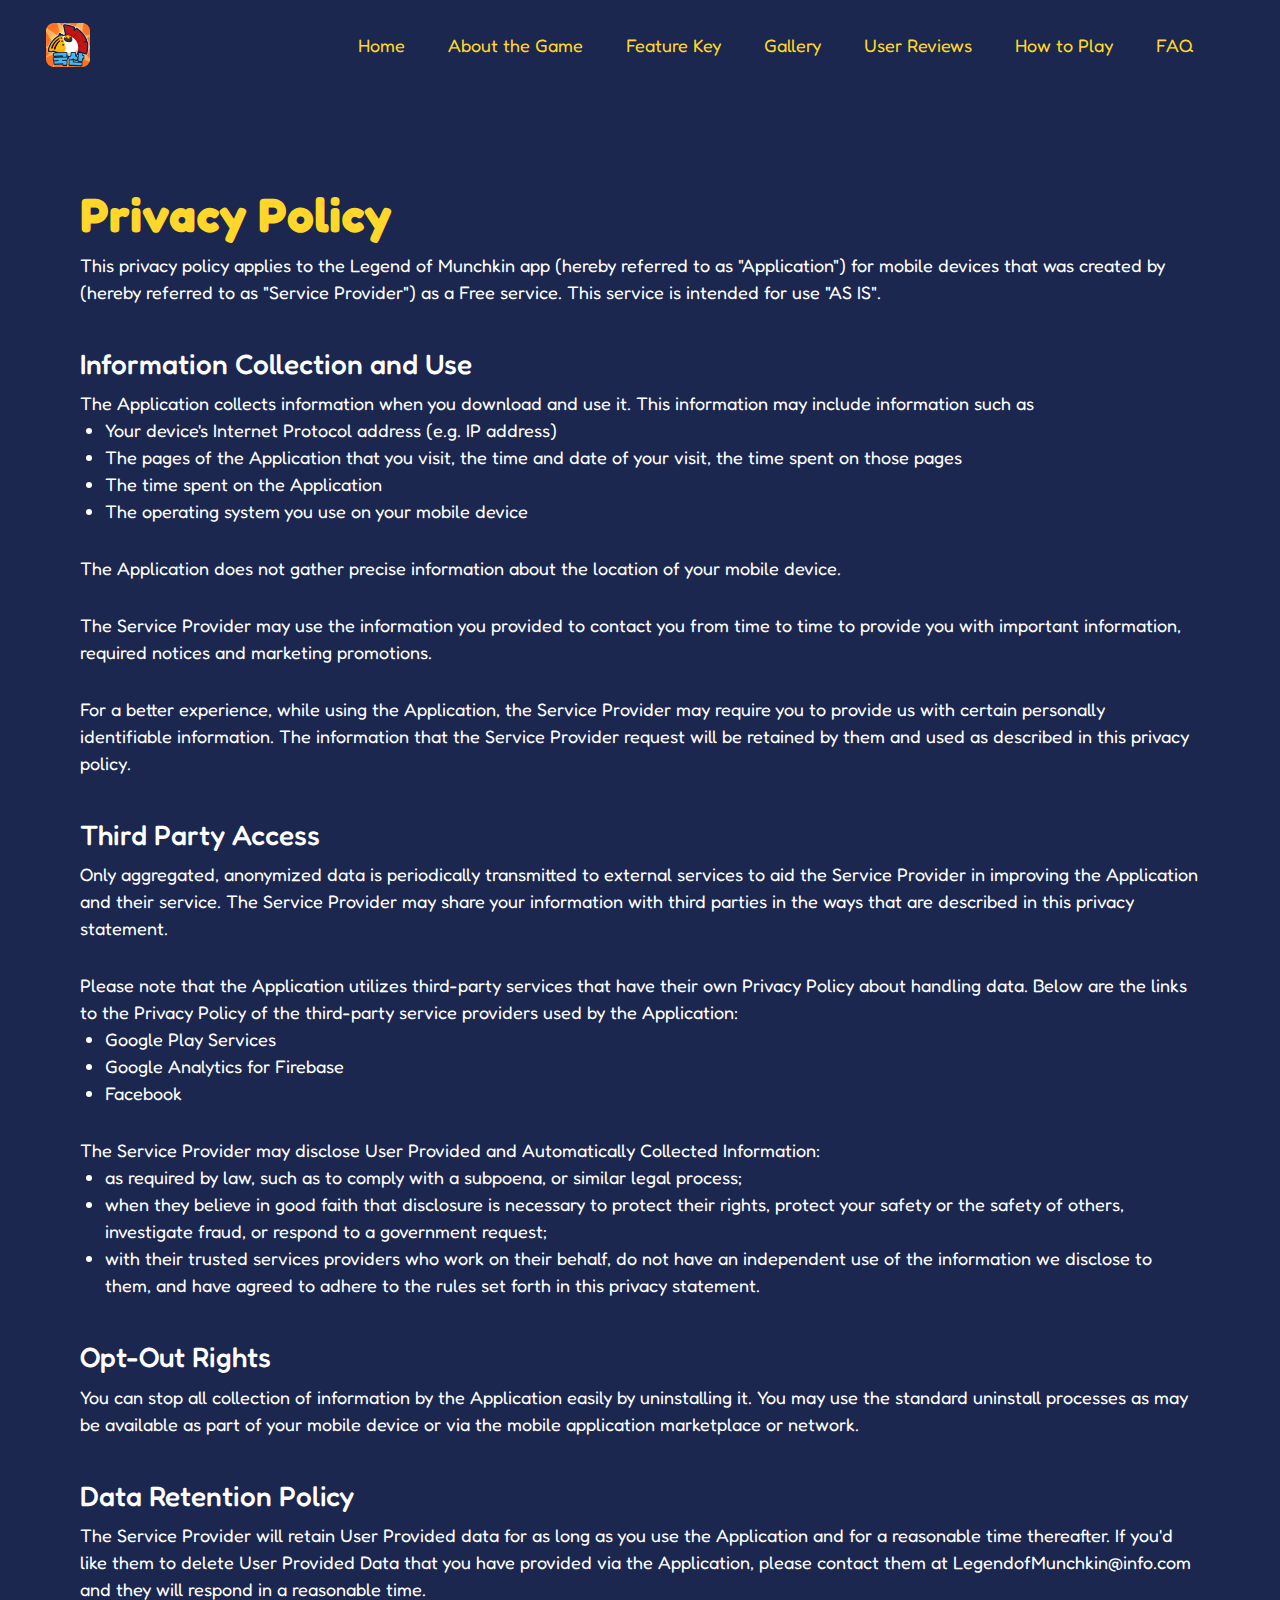
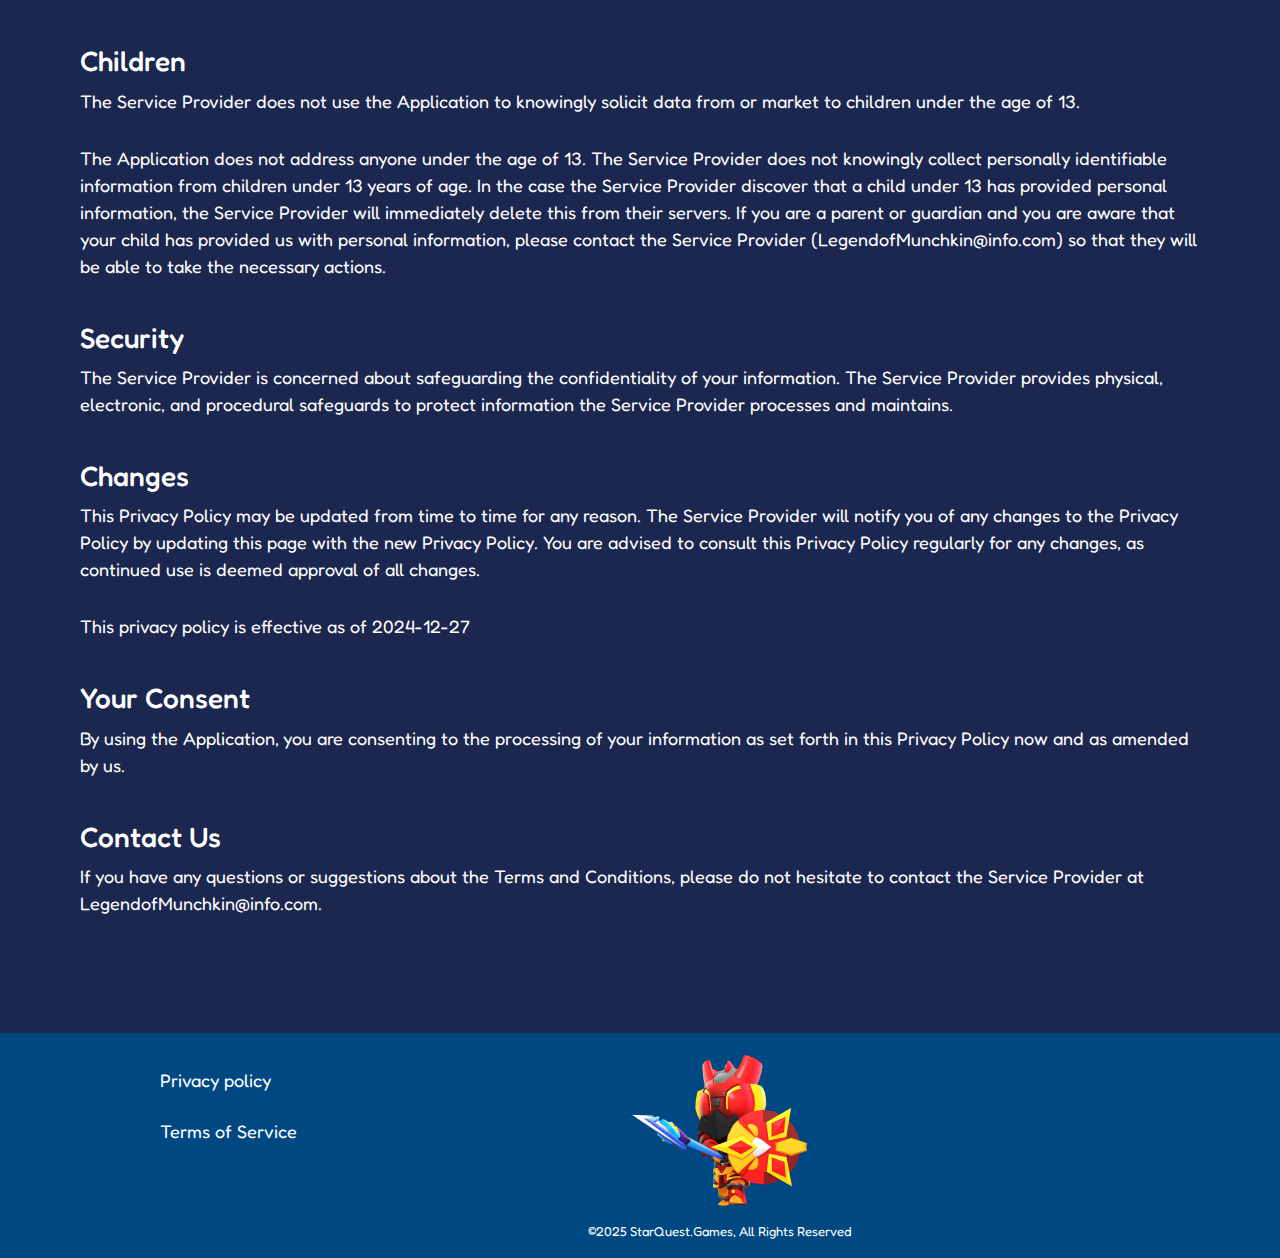
==== policy.html @ 838f4170 "1" ====
<!DOCTYPE html>
<html lang="en">
  <head>
    <meta charset="UTF-8" />
    <meta name="viewport" content="width=device-width, initial-scale=1.0" />
    <title>Legend of Munchkin: IdleRPG</title>
    <link rel="icon" href="image/500x500.png" />
    <link rel="stylesheet" type="text/css" href="slick/slick.css" />
    <link rel="stylesheet" href="css/main.css" />
    <link href="https://unpkg.com/aos@2.3.1/dist/aos.css" rel="stylesheet" />
  </head>

  <body class="back">
    <header class="header">
      <div class="header__background"></div>
      <nav class="navigation">
        <ul class="navigation__list">
          <li class="navigation__item">
            <a href="/" class=""
              ><img
                href="/"
                src="image/header/Logo.png"
                class="header-title navigation-img"
                alt=""
            /></a>
          </li>
          <li class="navigation__item">
            <a href="/" class="navigation__link">Home</a>
          </li>
          <li class="navigation__item">
            <a href="/#about" class="navigation__link">About the Game</a>
          </li>
          <li class="navigation__item">
            <a href="/#features" class="navigation__link">Feature Key</a>
          </li>
          <li class="navigation__item">
            <a href="/#gallery" class="navigation__link">Gallery</a>
          </li>
          <li class="navigation__item">
            <a href="/#reviews" class="navigation__link">User Reviews</a>
          </li>
          <li class="navigation__item">
            <a href="/#why" class="navigation__link">How to Play</a>
          </li>

          <li class="navigation__item">
            <a href="/#faq" class="navigation__link">FAQ</a>
          </li>
        </ul>

        <div class="header__button-wrapper policy-terms-header__button-wrapper">
          <a href="/" class="policy-terms-header__icon--menu"
            ><img
              href="/"
              src="image/header/Logo.png"
              class="header-title"
              alt=""
          /></a>

          <button type="button" class="header__icon-button" data-menu-button>
            <img
              class="header__icon header__icon--menu"
              src="image/header/Burger.png"
              alt=""
            />

            <img
              class="header__icon header__icon--close close"
              src="image/header/menu (1).png"
              alt=""
            />
          </button>
        </div>
      </nav>
    </header>

    <main class="policy">
      <section>
        <div class="policy-terms-container">
          <p class="policy-terms-title">Privacy Policy</p>

          <p class="policy-terms-texts">
            This privacy policy applies to the Legend of Munchkin app (hereby
            referred to as "Application") for mobile devices that was created by
            (hereby referred to as "Service Provider") as a Free service. This
            service is intended for use "AS IS".
          </p>
          <p class="policy-terms-text">Information Collection and Use</p>
          <p class="policy-terms-texts">
            The Application collects information when you download and use it.
            This information may include information such as
          </p>

          <ul class="terms-lists">
            <li>Your device's Internet Protocol address (e.g. IP address)</li>
            <li>
              The pages of the Application that you visit, the time and date of
              your visit, the time spent on those pages
            </li>
            <li>The time spent on the Application</li>
            <li>The operating system you use on your mobile device</li>
          </ul>
          <p class="policy-terms-text-one">
            The Application does not gather precise information about the
            location of your mobile device.
          </p>

          <p class="policy-terms-text-one">
            The Service Provider may use the information you provided to contact
            you from time to time to provide you with important information,
            required notices and marketing promotions.
          </p>
          <p class="policy-terms-text-one">
            For a better experience, while using the Application, the Service
            Provider may require you to provide us with certain personally
            identifiable information. The information that the Service Provider
            request will be retained by them and used as described in this
            privacy policy.
          </p>

          <p class="policy-terms-text">Third Party Access</p>

          <p class="policy-terms-texts">
            Only aggregated, anonymized data is periodically transmitted to
            external services to aid the Service Provider in improving the
            Application and their service. The Service Provider may share your
            information with third parties in the ways that are described in
            this privacy statement.
          </p>

          <p class="policy-terms-text-one">
            Please note that the Application utilizes third-party services that
            have their own Privacy Policy about handling data. Below are the
            links to the Privacy Policy of the third-party service providers
            used by the Application:
          </p>
          <ul class="terms-lists">
            <li>
              <a
                class="email-link-color"
                href="https://policies.google.com/privacy"
                target="_blank"
                rel=""
                >Google Play Services
              </a>
            </li>
            <li>
              <a
                class="email-link-color"
                href="https://firebase.google.com/support/privacy"
                target="_blank"
                rel=""
                >Google Analytics for Firebase
              </a>
            </li>
            <li>
              <a
                class="email-link-color"
                href="https://www.facebook.com/about/privacy/update/printable"
                target="_blank"
                rel=""
                >Facebook
              </a>
            </li>
          </ul>

          <p class="policy-terms-text-one">
            The Service Provider may disclose User Provided and Automatically
            Collected Information:
          </p>
          <ul class="terms-lists">
            <li>
              as required by law, such as to comply with a subpoena, or similar
              legal process;
            </li>
            <li>
              when they believe in good faith that disclosure is necessary to
              protect their rights, protect your safety or the safety of others,
              investigate fraud, or respond to a government request;
            </li>
            <li>
              with their trusted services providers who work on their behalf, do
              not have an independent use of the information we disclose to
              them, and have agreed to adhere to the rules set forth in this
              privacy statement.
            </li>
          </ul>

          <h2 class="policy-terms-text">Opt-Out Rights</h2>
          <p class="policy-terms-texts">
            You can stop all collection of information by the Application easily
            by uninstalling it. You may use the standard uninstall processes as
            may be available as part of your mobile device or via the mobile
            application marketplace or network.
          </p>

          <h2 class="policy-terms-text">Data Retention Policy</h2>
          <p class="policy-terms-texts">
            The Service Provider will retain User Provided data for as long as
            you use the Application and for a reasonable time thereafter. If
            you'd like them to delete User Provided Data that you have provided
            via the Application, please contact them at
            LegendofMunchkin@info.com and they will respond in a reasonable
            time.
          </p>
          <h2 class="policy-terms-text">Children</h2>
          <p class="policy-terms-texts">
            The Service Provider does not use the Application to knowingly
            solicit data from or market to children under the age of 13.
          </p>

          <p class="policy-terms-text-one">
            The Application does not address anyone under the age of 13. The
            Service Provider does not knowingly collect personally identifiable
            information from children under 13 years of age. In the case the
            Service Provider discover that a child under 13 has provided
            personal information, the Service Provider will immediately delete
            this from their servers. If you are a parent or guardian and you are
            aware that your child has provided us with personal information,
            please contact the Service Provider (LegendofMunchkin@info.com) so
            that they will be able to take the necessary actions.
          </p>
          <h2 class="policy-terms-text">Security</h2>
          <p class="policy-terms-texts">
            The Service Provider is concerned about safeguarding the
            confidentiality of your information. The Service Provider provides
            physical, electronic, and procedural safeguards to protect
            information the Service Provider processes and maintains.
          </p>
          <h2 class="policy-terms-text">Changes</h2>
          <p class="policy-terms-texts">
            This Privacy Policy may be updated from time to time for any reason.
            The Service Provider will notify you of any changes to the Privacy
            Policy by updating this page with the new Privacy Policy. You are
            advised to consult this Privacy Policy regularly for any changes, as
            continued use is deemed approval of all changes.
          </p>

          <p class="policy-terms-text-one">
            This privacy policy is effective as of 2024-12-27
          </p>
          <h2 class="policy-terms-text">Your Consent</h2>
          <p class="policy-terms-texts">
            By using the Application, you are consenting to the processing of
            your information as set forth in this Privacy Policy now and as
            amended by us.
          </p>
          <h2 class="policy-terms-text">Contact Us</h2>
          <p class="policy-terms-texts">
            If you have any questions or suggestions about the Terms and
            Conditions, please do not hesitate to contact the Service Provider
            at
            <a class="email-link" href="mailto:LegendofMunchkin@info.com"
              >LegendofMunchkin@info.com</a
            >.
          </p>
        </div>
      </section>
    </main>

    <footer class="footer">
      <div class="footer-container">
        <div class="footer-wrapper">
          <a class="footer-text" href="policy.html">Privacy policy</a>
          <a class="footer-text" href="terms.html">Terms of Service</a>
        </div>
        <p class="footer-copyright">
          ©2025 StarQuest.Games, All Rights Reserved
        </p>
      </div>
    </footer>
    <script src="js/mobile-menu.js"></script>
  </body>
</html>
---- css/main.css ----
@import url("https://fonts.googleapis.com/css2?family=Fredoka:wght@300..700&display=swap");

:root {
}

* {
  -webkit-box-sizing: border-box;
  box-sizing: border-box;
}

html {
  scroll-behavior: smooth;
  background: #1b274e;

  color: #ffffff;
}

body {
  margin: 0;
}

h1,
h2,
h3,
h4,
h5,
h6,
p {
  margin: 0;
}

ul,
ol {
  margin: 0;
  padding: 0;
  list-style: none;
}

img {
  display: block;
  height: auto;
}

.list {
  list-style: none;
}

button,
a {
  cursor: pointer;
}

.visually-hidden {
  position: absolute;
  width: 1px;
  height: 1px;
  margin: -1px;
  border: 0;
  padding: 0;

  white-space: nowrap;
  clip-path: inset(100%);
  clip: rect(0 0 0 0);
  overflow: hidden;
}

.button:hover {
  scale: 120%;
}

.header {
  position: fixed;
  width: 100%;
  z-index: 5;
  -webkit-transition: background-color 0.3s ease;
  transition: background-color 0.3s ease;
}

.header.is-open .header__background {
  left: 0;
}
.header__button-wrapper {
  margin-left: auto;
}
.header__icon {
  display: none;
}

.header__icon-button {
  display: -webkit-box;
  display: -ms-flexbox;
  display: flex;
  background-color: transparent;
  border: none;
  border-radius: 50%;
}

.header__icon--menu {
  display: block;
}

.header__icon-button.is-open .header__icon--menu {
  display: none;
}

.header__icon-button.is-open .header__icon--close {
  display: block;
}

.header {
  position: fixed;
  width: 100%;
  z-index: 5;
  background: transparent;
  display: flex;
  height: 80px;
  background: #1b274e;
}
.header__background {
  position: absolute;
  top: 0;
  right: 0;
  bottom: 0;
  left: 100%;

  z-index: -1;
  -webkit-transition: left 0.3s ease;
  transition: left 0.3s ease;
  background: #1b274e;
}
.header.is-open .header__background {
  left: 0;
}
.header__button-wrapper {
  margin-right: auto;
  display: flex;
  align-items: center;
  justify-content: end;
}
.policy-terms-header__button-wrapper {
  margin-right: auto;
  display: flex;
  align-items: center;
  justify-content: space-between;
}
.header__icon {
  display: none;
}
.header__icon-button {
  display: flex;
  background-color: transparent;
  border: none;
  border-radius: 50%;
}

.header__icon--menu {
  display: block;
}

.header__icon-button.is-open .header__icon--menu {
  display: none;
}

.header__icon-button.is-open .header__icon--close {
  display: block;
}

.navigation {
  display: -ms-flexbox;
  -webkit-box-orient: vertical;
  -webkit-box-direction: normal;
  -ms-flex-direction: column;
  flex-direction: column;
  -webkit-box-align: center;
  -ms-flex-align: center;
  align-items: center;
  -webkit-box-flex: 1;
  -ms-flex: 1;
  flex: 1;
  padding: 20px 16px;
  position: relative;
}

.navigation__list {
  display: flex;
  flex-direction: column;

  align-items: center;

  top: 130px;
  position: absolute;
  top: 100%;
  right: -100%;
  width: 100%;
  height: 557px;
  -webkit-transition: 0.3s;
  transition: 0.3s;
  z-index: 999;

  padding: 0px 32px;

  border-radius: 0px 0px 20px 20px;
  gap: 28px;
  background: #1b274e;
}
.navigation__list.is-open {
  right: 0;
}
.navigation__link {
  font-family: Fredoka;
  font-size: 18px;
  font-weight: 400;
  line-height: 27px;
  text-align: left;
  text-underline-position: from-font;
  text-decoration-skip-ink: none;

  text-decoration: none;
  color: #ffd72a;
}
.navigation__link:hover,
.navigation__link:focus {
  padding: 12px 24px 12px 24px;
  border: 2px solid #ffd72a;
  border-radius: 20px;
  color: #ffd72a;
}
.header.is-open {
  background-color: transparent;
}
.navigation-img {
  display: none;
}

@media screen and (min-width: 1200px) {
  .navigation-img {
    display: flex;
    margin-right: 246px;
  }
  .policy-terms-header__icon--menu {
    display: none;
  }

  .header {
    width: 100%;

    height: 90px;
    padding: 10px 20px 10px 0;
    display: flex;
    align-items: center;
    justify-content: center;

    z-index: 1000;
  }
  .header__background {
  }

  .header__icon-button {
    display: none;
  }

  .navigation {
    display: flex;

    flex-direction: row;

    flex: 1;
    padding: 0;

    width: 1440px;
    margin: auto;
  }
  .navigation__list {
    background-color: transparent;
    flex-direction: row;
    display: flex;
    position: static;
    width: 1440px;
    margin: auto;

    padding-block: 0;
    flex: 1;
    gap: 1px;
    height: 0px;
    display: flex;
    justify-content: center;
    align-items: center;
    justify-content: center;
  }
  .navigation__link {
    font-family: Fredoka;
    font-size: 18px;
    font-weight: 400;
    line-height: 27px;
    text-align: left;
    text-underline-position: from-font;
    text-decoration-skip-ink: none;

    padding: 12px 21px;
    text-decoration: none;
  }

  .header__icon-home-img {
    display: none;
  }
  .navigation__item-desk {
    display: none;
  }
}

.home {
  width: 375px;
  height: 812px;

  padding: 120px 16px 0px;
  background-repeat: no-repeat;
  background-size: cover;
  background-position: center;
  background-image: url("/image/home/Hero.png");
  margin: auto;
}

.home__container-top {
  display: flex;
  flex-direction: column;
  align-items: start;
}
.home-title {
  font-family: Fredoka;
  font-size: 48px;
  font-weight: 700;
  line-height: 57.6px;
  text-align: left;
  text-underline-position: from-font;
  text-decoration-skip-ink: none;

  color: #ffd72a;
}

.home-text {
  font-family: Fredoka;
  font-size: 22px;
  font-weight: 500;
  line-height: 28.6px;
  text-align: left;
  text-underline-position: from-font;
  text-decoration-skip-ink: none;

  padding: 20px 0;
}
.home-button-container {
  display: flex;
  gap: 35px;
  flex-direction: column;
  margin: auto;
}
.home-button {
  display: flex;
  align-items: center;
  justify-content: center;
  width: 256px;
  height: 59px;
  border-radius: 8px;
  background: linear-gradient(180deg, #e7b50d 0%, #c77e1c 100%);
  border: 1px solid #000000;
  box-shadow: 0px -4px 2px 0px #00000040 inset, 0px 4px 2px 0px #ffffff99 inset;

  font-family: Fredoka;
  font-size: 18px;
  font-weight: 400;
  line-height: 27px;
  text-align: left;
  text-underline-position: from-font;
  text-decoration-skip-ink: none;
  color: #1b274e;
  text-decoration: none;
}
.home-button-two {
  background: #0182dd03;
  border: 1px solid #ddb93f;
  color: #ddb93f;
  backdrop-filter: blur(24px);
  box-shadow: none;
}
@media screen and (min-width: 1200px) {
  .home {
    width: 1440px;
    height: 759px;
    padding: 120px 0px 0px 160px;
    background-image: url("/image/home/Hero\ \(1\).png");
  }
  .home__container-top {
    display: flex;
    flex-direction: column;
    align-items: start;
    justify-content: start;
  }
  .home-title {
    font-family: Fredoka;
    font-size: 96px;
    font-weight: 700;
    line-height: 115.2px;
    text-align: left;
    text-underline-position: from-font;
    text-decoration-skip-ink: none;

    width: 705px;
  }

  .home-text {
    font-family: Fredoka;
    font-size: 28px;
    font-weight: 500;
    line-height: 36.4px;
    text-align: left;
    text-underline-position: from-font;
    text-decoration-skip-ink: none;

    padding: 20px 0 58px;
  }
  .home-button-container {
    display: flex;
    gap: 32px;
    flex-direction: row;
    margin: 0;
  }
}
.why {
  width: 375px;

  margin: auto;
  padding: 80px 16px;
}

.why-list {
  padding-top: 40px;
  margin: auto;
  display: flex;
  flex-direction: column;
  gap: 16px;
}
.why-item {
  width: 343px;

  padding: 16px 32px;
  border-radius: 20px;
  background: #004882;
  border: 2px solid #000000;
  gap: 16px;
  box-shadow: 0px -8px 2px 0px #00000040 inset;
}
.why-img {
  margin: auto;
}
.why-text-bold {
  font-family: Fredoka;
  font-size: 18px;
  font-weight: 500;
  line-height: 27px;
  text-align: center;
  text-underline-position: from-font;
  text-decoration-skip-ink: none;
  color: #ffd72a;
  padding: 16px 10px;
}
.why-text {
  font-family: Fredoka;
  font-size: 16px;
  font-weight: 400;
  line-height: 24px;
  text-align: center;
  text-underline-position: from-font;
  text-decoration-skip-ink: none;
  color: #ffffff;
}
@media screen and (min-width: 1200px) {
  .why {
    width: 1440px;
    height: 724px;

    margin: auto;
    padding: 80px 160px 0;
    position: relative;
  }
  .why::before {
    content: "";
    position: absolute;
    top: 0;
    left: 0;
    width: 100%;
    height: 100%;
    background-image: url("/image/why/How\ to\ Play.png");
    background-size: cover;
    background-repeat: no-repeat;
    background-position: center;
    z-index: 1;
  }

  .why {
    position: relative;
    z-index: 2;
  }
  .why-list {
    padding-top: 40px;
    margin: auto;
    display: flex;
    flex-direction: row;
    align-items: start;
    justify-content: end;
    gap: 32px;
    flex-wrap: wrap;
  }
  .why-item {
    width: 544px;
    height: 134px;
    padding: 16px 32px;
    border-radius: 16px;

    display: flex;
    gap: 16px;
    align-items: center;
  }

  .why-text-bold {
    font-family: Fredoka;
    font-size: 20px;
    font-weight: 500;
    line-height: 30px;
    text-align: left;
    text-underline-position: from-font;
    text-decoration-skip-ink: none;
    padding: 0;
  }
  .why-text {
    font-family: Fredoka;
    font-size: 18px;
    font-weight: 400;
    line-height: 27px;
    text-align: left;
    text-underline-position: from-font;
    text-decoration-skip-ink: none;
  }
}

.about {
  padding: 80px 16px;
  margin: auto;
  width: 375px;
}

.about-title {
  font-family: Fredoka;
  font-size: 32px;
  font-weight: 700;
  line-height: 38.4px;
  text-align: left;
  text-underline-position: from-font;
  text-decoration-skip-ink: none;

  color: #ffd72a;
}

.about-text {
  font-family: Fredoka;
  font-size: 16px;
  font-weight: 400;
  line-height: 24px;
  text-align: left;
  text-underline-position: from-font;
  text-decoration-skip-ink: none;

  padding: 60px 0px 40px;
}
.about-img {
  width: 343px;
  height: 234px;

  background-repeat: no-repeat;
  background-size: cover;
  background-position: center;
  background-image: url("/image/about/Game\ Image.png");
}
@media screen and (min-width: 1200px) {
  .about {
    padding: 80px 160px;
    margin: auto;
    width: 1440px;
  }

  .about-title {
    font-family: Fredoka;
    font-size: 48px;
    font-weight: 700;
    line-height: 57.6px;
    text-align: left;
    text-underline-position: from-font;
    text-decoration-skip-ink: none;
  }
  .about-container {
    display: flex;
    gap: 34px;
    padding-top: 40px;
  }
  .about-text {
    font-family: Fredoka;
    font-size: 18px;
    font-weight: 400;
    line-height: 27px;
    text-align: left;
    text-underline-position: from-font;
    text-decoration-skip-ink: none;
    width: 543px;

    padding: 0;
  }
  .about-img {
    width: 543px;
    height: 308px;

    background-repeat: no-repeat;
    background-size: cover;
    background-position: center;
    background-image: url("/image/about/Game\ Image\ \(1\).png");
  }
}
.features {
  padding: 80px 16px;
  margin: auto;
  width: 375px;
}

.features-text {
  font-family: Fredoka;
  font-size: 18px;
  font-weight: 400;
  line-height: 27px;
  text-align: left;
  text-underline-position: from-font;
  text-decoration-skip-ink: none;
}
.features-img {
  width: 343px;
  height: 196px;

  background-repeat: no-repeat;
  background-size: cover;
  background-position: center;
  background-image: url("/image/features/Feature\ Image\ \(1\).png");
  margin: 40px 0;
}
@media screen and (min-width: 1200px) {
  .features {
    padding: 80px 160px;
    margin: auto;
    width: 1440px;
  }

  .features-container {
    display: flex;
    gap: 33px;
    padding-top: 40px;
  }
  .features-text {
    font-family: Fredoka;
    font-size: 18px;
    font-weight: 400;
    line-height: 27px;
    text-align: left;
    text-underline-position: from-font;
    text-decoration-skip-ink: none;

    width: 544px;
  }
  .features-img {
    width: 543px;
    height: 308px;
    margin: 0;
  }
}

.reviews {
  width: 375px;

  margin: auto;
  padding: 80px 16px 40px;
}

.reviews-list {
  width: auto;
  padding-top: 40px;
  padding-bottom: 20px;
  margin: auto;
}
.reviews-item {
  margin: 0 5px;
  width: 335px;
  height: 123px;
  padding: 16px 32px 16px 32px;
  border-radius: 32px;
  border: 2px solid #ffffff;
  box-shadow: 0px 0px 8px 0px #ffffffcc;
}

.reviews-text-bold {
  font-family: Fredoka;
  font-size: 18px;
  font-weight: 500;
  line-height: 27px;
  text-align: left;
  text-underline-position: from-font;
  text-decoration-skip-ink: none;

  color: #ffd72a;
}
.reviews-text {
  font-family: Fredoka;
  font-size: 16px;
  font-weight: 400;
  line-height: 24px;
  text-align: left;
  text-underline-position: from-font;
  text-decoration-skip-ink: none;
  padding-top: 16px;
}
.reviews-img {
  margin: auto;
}
@media screen and (min-width: 1200px) {
  .reviews {
    width: 1440px;

    margin: auto;
    padding: 80px 160px;
  }
  .reviews-list {
    width: auto;
    padding-top: 40px;
  }
  .reviews-item {
    margin: 0 16px;
    width: 351px;
    height: 132px;
    padding: 16px 10px 16px 30px;
    border-radius: 32px;
    border: 2px solid #ffffff;
    box-shadow: 0px 0px 8px 0px #ffffffcc;
  }
  .reviews-text-bold {
    font-family: Fredoka;
    font-size: 20px;
    font-weight: 500;
    line-height: 30px;
    text-align: left;
    text-underline-position: from-font;
    text-decoration-skip-ink: none;
  }
  .reviews-text {
    font-family: Fredoka;
    font-size: 18px;
    font-weight: 400;
    line-height: 27px;
    text-align: left;
    text-underline-position: from-font;
    text-decoration-skip-ink: none;
  }
  .reviews-img {
    margin: 0;
    margin-left: 900px;
  }
}

.faq {
  padding: 80px 16px 0px;
  margin: auto;
  width: 375px;
  height: 1147px;
}
.faq::before {
  content: "";
  position: absolute;
  top: 0;
  left: 0;
  width: 100%;
  height: 100%;
  background-image: url("/image/faq/FAQ.png");
  background-size: cover;
  background-repeat: no-repeat;
  background-position: center;
  z-index: 1;
}

.faq {
  position: relative;
  z-index: 2;
}
.faq-container {
  margin-top: 60px;
  display: flex;
  flex-direction: column;
  gap: 16px;
  width: 343px;
  padding: 16px 32px 24px 32px;
  border-radius: 16px;
  background: #004882;
  border: 2px solid #000000;
  box-shadow: 0px -8px 2px 0px #00000040 inset;
}

.faq-item {
  display: flex;
  flex-direction: column;
  gap: 4px;
}
.faq-item-two {
  display: flex;
  gap: 16px;
  align-items: center;
}
.faq-q {
  font-family: Fredoka;
  font-size: 32px;
  font-weight: 600;
  line-height: 48px;
  text-align: left;
  text-underline-position: from-font;
  text-decoration-skip-ink: none;
  color: #ffd72a;
}
.faq-q-two {
  color: #ffd72a;
  font-family: Fredoka;
  font-size: 18px;
  font-weight: 500;
  line-height: 27px;
  text-align: left;
  text-underline-position: from-font;
  text-decoration-skip-ink: none;
}
.faq-a {
  font-family: Fredoka;
  font-size: 32px;
  font-weight: 600;
  line-height: 48px;
  text-align: left;
  text-underline-position: from-font;
  text-decoration-skip-ink: none;
  color: #ff5f25;
}
.faq-a-two {
  color: #ffffff;

  font-family: Fredoka;
  font-size: 16px;
  font-weight: 400;
  line-height: 24px;
  text-align: left;
  text-underline-position: from-font;
  text-decoration-skip-ink: none;
}
@media screen and (min-width: 1200px) {
  .faq {
    padding: 80px 160px;
    margin: auto;
    width: 1440px;
    height: 862px;
  }
  .faq::before {
    background-image: url("/image/faq/FAQ\ \(1\).png");
  }

  .faq-container {
    margin-top: 40px;

    width: 928px;
    padding: 16px 32px 24px 32px;
  }

  .faq-item-two {
    display: flex;
    gap: 16px;
    align-items: center;
  }

  .faq-q-two {
    font-family: Fredoka;
    font-size: 20px;
    font-weight: 500;
    line-height: 30px;
    text-align: left;
    text-underline-position: from-font;
    text-decoration-skip-ink: none;
  }

  .faq-a-two {
    font-family: Fredoka;
    font-size: 18px;
    font-weight: 400;
    line-height: 27px;
    text-align: left;
    text-underline-position: from-font;
    text-decoration-skip-ink: none;
  }
}
.gallery {
  width: 375px;

  margin: auto;
  padding: 80px 0 80px 16px;
}

.gallery__list {
  width: auto;
  width: 335px;
  padding-top: 40px;
  margin: 0;
}
.gallery__item {
  width: 335px;
  height: 188px;
  overflow: hidden;
  position: relative;
  margin: 0 4px;
}

.gallery__image {
  width: 100%;
  height: 100%;
  object-fit: cover;
  object-position: center;
}
.slick-prev:before {
  content: url("/image/gallery/Arrow\ \(1\).png");
  display: none;
}
.slick-next:before {
  content: url("/image/gallery/Arrow.png");
  display: none;
}
@media screen and (min-width: 1200px) {
  .slick-prev:before {
    display: flex;
    margin-left: -45px;
  }
  .slick-next:before {
    display: flex;
  }
  .gallery {
    width: 1440px;

    margin: auto;
    padding: 80px 160px;
  }

  .gallery__item {
    overflow: hidden;
    position: relative;
    margin: 0 10px;
  }

  .gallery__list {
    margin: auto;
    padding: 40px 0 16px;
    width: 928px;
  }
}

.footer {
  background-repeat: no-repeat;
  background-size: cover;
  background-position: center;
  background-image: url("/image/footer/Footer_mob.png");
  width: 375px;
  height: 363px;
  margin: auto;
  color: #ffffff;
  padding: 80px 16px 16px;
}
.footer-container {
  display: flex;
  flex-direction: column;

  gap: 186px;
}

.footer-wrapper {
  display: flex;
  flex-direction: column;
  justify-content: start;
  align-items: start;

  gap: 16px;
}
.footer-text {
  font-family: Fredoka;
  font-size: 16px;
  font-weight: 400;
  line-height: 24px;
  text-align: left;
  text-underline-position: from-font;
  text-decoration-skip-ink: none;

  text-decoration: none;
  color: #ffffff;
}

.footer-copyright {
  font-family: Fredoka;
  font-size: 11px;
  font-weight: 400;
  line-height: 16.5px;
  text-align: center;
  text-underline-position: from-font;
  text-decoration-skip-ink: none;
}

@media screen and (min-width: 1200px) {
  .footer {
    padding: 34px 160px 16px;
    width: 1440px;
    height: 225px;
    background-image: url("/image/footer/Footer.png");
  }
  .footer-container {
    gap: 77px;
  }

  .footer-wrapper {
    gap: 24px;
  }
  .footer-text {
    font-family: Fredoka;
    font-size: 18px;
    font-weight: 400;
    line-height: 27px;
    text-align: left;
    text-underline-position: from-font;
    text-decoration-skip-ink: none;
  }

  .footer-copyright {
    font-family: Fredoka;
    font-size: 13px;
    font-weight: 400;
    line-height: 19.5px;
    text-align: center;
    text-underline-position: from-font;
    text-decoration-skip-ink: none;
  }
}
.policy-terms-container {
  flex-direction: column;
  align-items: start;
  padding: 124px 16px 116px;
}
.policy-terms-title {
  font-family: Fredoka;
  font-size: 32px;
  font-weight: 700;
  line-height: 38.4px;
  text-align: left;
  text-underline-position: from-font;
  text-decoration-skip-ink: none;
  color: #ffd72a;
}

.policy-terms-text {
  font-family: Fredoka;
  font-size: 22px;
  font-weight: 500;
  line-height: 28.6px;
  text-align: left;
  text-underline-position: from-font;
  text-decoration-skip-ink: none;

  padding-top: 20px;
}
.policy-terms-texts {
  font-family: Fredoka;
  font-size: 16px;
  font-weight: 400;
  line-height: 24px;
  text-align: left;
  text-underline-position: from-font;
  text-decoration-skip-ink: none;

  padding-top: 8px;
}
.policy-terms-text-one {
  font-family: Fredoka;
  font-size: 16px;
  font-weight: 400;
  line-height: 24px;
  text-align: left;
  text-underline-position: from-font;
  text-decoration-skip-ink: none;
  padding-top: 20px;
}

.terms-list {
  list-style-type: disc;

  padding: 20px 0 20px 25px;
  font-family: Fredoka;
  font-size: 16px;
  font-weight: 400;
  line-height: 24px;
  text-align: left;
  text-underline-position: from-font;
  text-decoration-skip-ink: none;

  display: flex;
  flex-direction: column;
}

.terms-lists {
  list-style-type: disc;

  padding-left: 25px;
  font-family: Fredoka;
  font-size: 16px;
  font-weight: 400;
  line-height: 24px;
  text-align: left;
  text-underline-position: from-font;
  text-decoration-skip-ink: none;
}
.email-link {
  color: inherit;
  text-decoration: none;
}
.email-link-color {
  color: #fff;
  text-decoration: none;
}
@media screen and (min-width: 1200px) {
  .policy-terms-container {
    padding: 186px 80px 116px;
    align-items: start;
  }
  .policy-terms-title {
    font-family: Fredoka;
    font-size: 48px;
    font-weight: 700;
    line-height: 57.6px;
    text-align: left;
    text-underline-position: from-font;
    text-decoration-skip-ink: none;
  }

  .policy-terms-text {
    font-family: Fredoka;
    font-size: 28px;
    font-weight: 500;
    line-height: 36.4px;
    text-align: left;
    text-underline-position: from-font;
    text-decoration-skip-ink: none;

    padding-top: 40px;
  }
  .policy-terms-texts {
    font-family: Fredoka;
    font-size: 18px;
    font-weight: 400;
    line-height: 27px;
    text-align: left;
    text-underline-position: from-font;
    text-decoration-skip-ink: none;
  }
  .policy-terms-text-one {
    font-family: Fredoka;
    font-size: 18px;
    font-weight: 400;
    line-height: 27px;
    text-align: left;
    text-underline-position: from-font;
    text-decoration-skip-ink: none;
    padding-top: 30px;
  }

  .terms-list {
    list-style-type: disc;

    padding: 20px 0 20px 25px;
    font-family: Fredoka;
    font-size: 18px;
    font-weight: 400;
    line-height: 27px;
    text-align: left;
    text-underline-position: from-font;
    text-decoration-skip-ink: none;

    display: flex;
    flex-direction: column;
  }

  .terms-lists {
    list-style-type: disc;

    font-family: Fredoka;
    font-size: 18px;
    font-weight: 400;
    line-height: 27px;
    text-align: left;
    text-underline-position: from-font;
    text-decoration-skip-ink: none;
  }
}
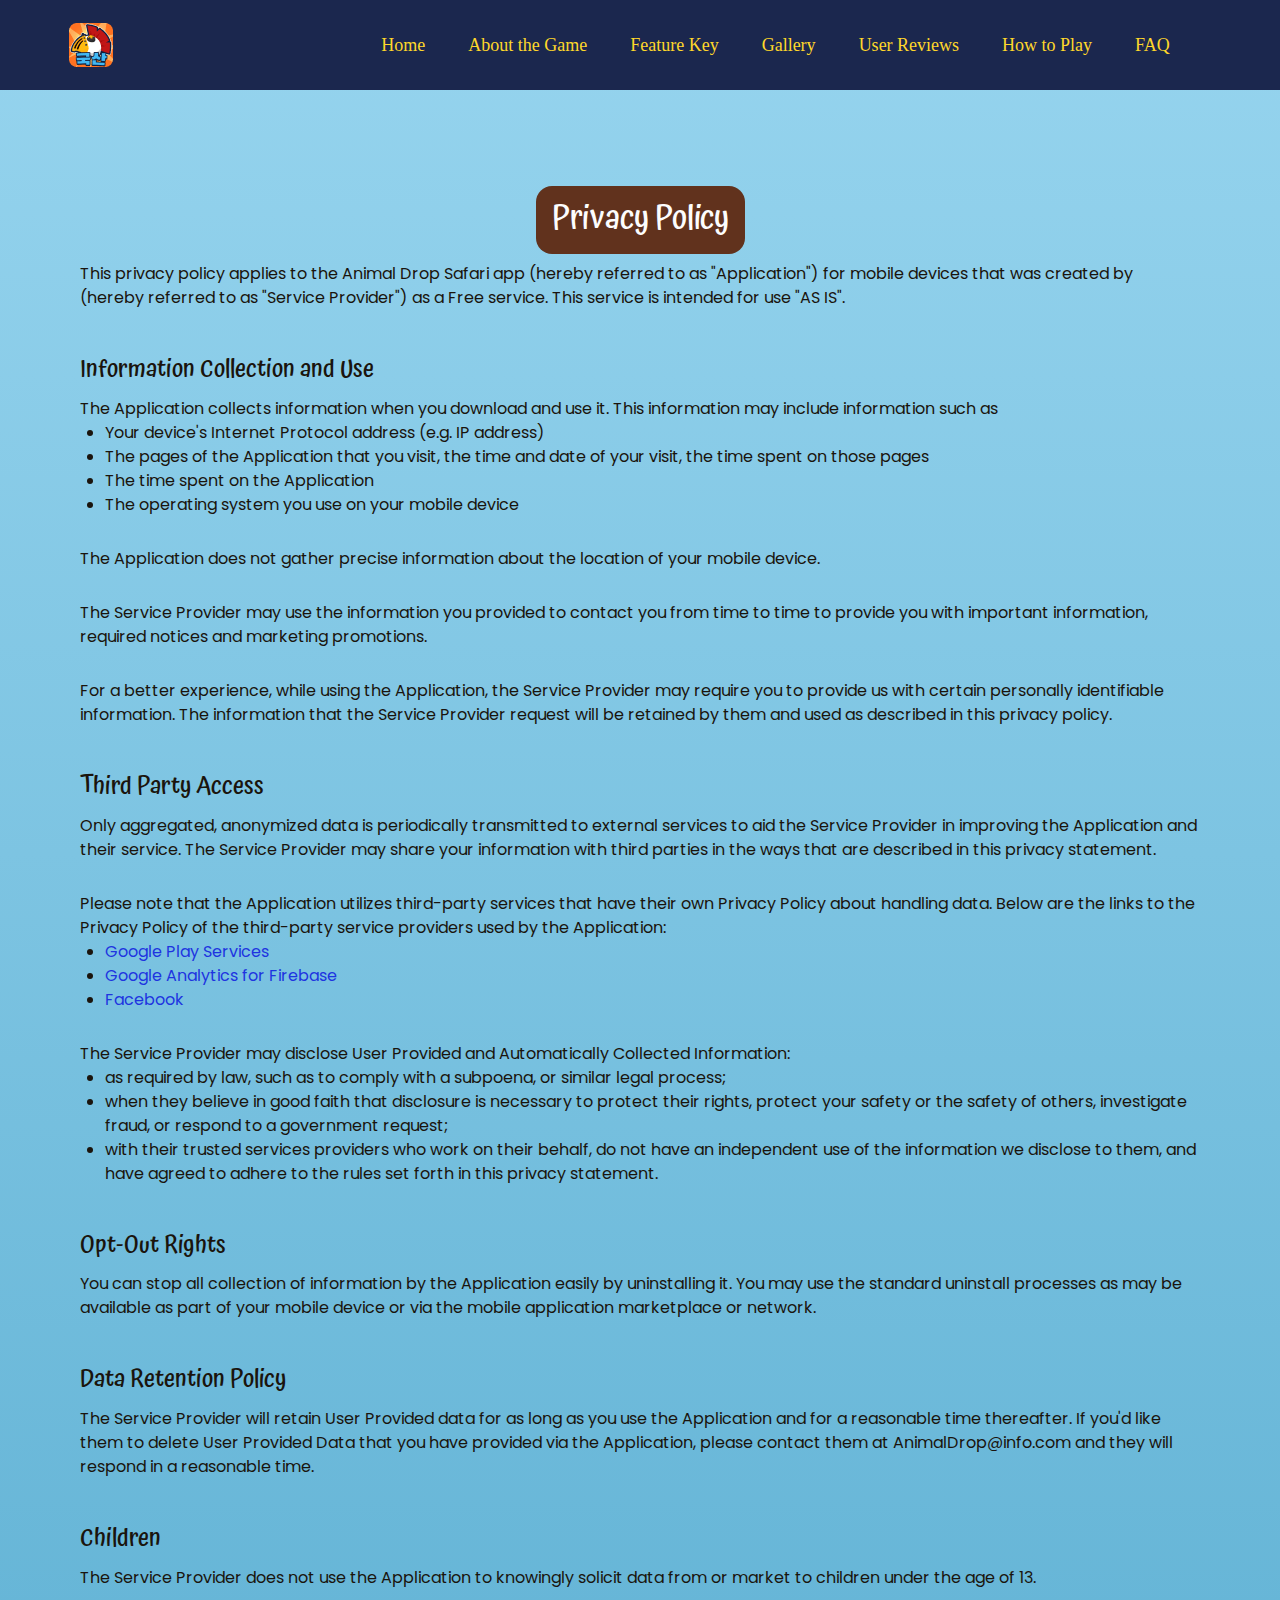
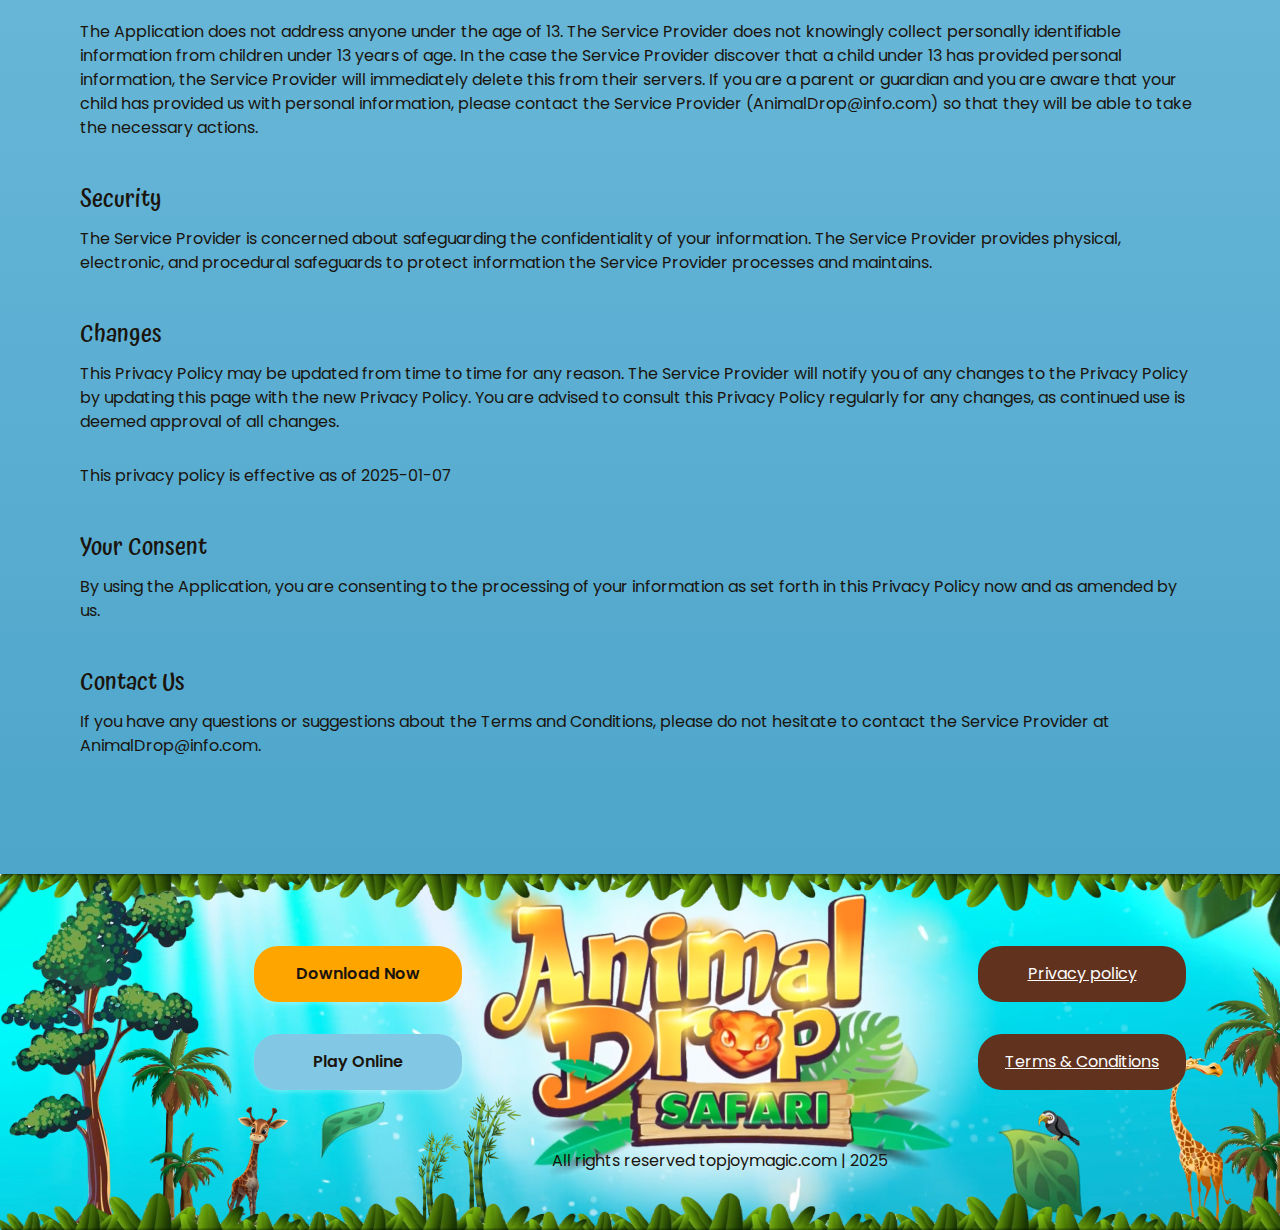
==== commit 0d6844cc: "2" ====
--- a/policy.html
+++ b/policy.html
@@ -3,8 +3,8 @@
   <head>
     <meta charset="UTF-8" />
     <meta name="viewport" content="width=device-width, initial-scale=1.0" />
-    <title>Legend of Munchkin: IdleRPG</title>
-    <link rel="icon" href="image/500x500.png" />
+    <title>Animal Drop Safari - Match 3</title>
+    <link rel="icon" href="img/fav_500.png" />
     <link rel="stylesheet" type="text/css" href="slick/slick.css" />
     <link rel="stylesheet" href="css/main.css" />
     <link href="https://unpkg.com/aos@2.3.1/dist/aos.css" rel="stylesheet" />
@@ -80,7 +80,7 @@
           <p class="policy-terms-title">Privacy Policy</p>
 
           <p class="policy-terms-texts">
-            This privacy policy applies to the Legend of Munchkin app (hereby
+            This privacy policy applies to the Animal Drop Safari app (hereby
             referred to as "Application") for mobile devices that was created by
             (hereby referred to as "Service Provider") as a Free service. This
             service is intended for use "AS IS".
@@ -199,9 +199,8 @@
             The Service Provider will retain User Provided data for as long as
             you use the Application and for a reasonable time thereafter. If
             you'd like them to delete User Provided Data that you have provided
-            via the Application, please contact them at
-            LegendofMunchkin@info.com and they will respond in a reasonable
-            time.
+            via the Application, please contact them at AnimalDrop@info.com and
+            they will respond in a reasonable time.
           </p>
           <h2 class="policy-terms-text">Children</h2>
           <p class="policy-terms-texts">
@@ -217,8 +216,8 @@
             personal information, the Service Provider will immediately delete
             this from their servers. If you are a parent or guardian and you are
             aware that your child has provided us with personal information,
-            please contact the Service Provider (LegendofMunchkin@info.com) so
-            that they will be able to take the necessary actions.
+            please contact the Service Provider (AnimalDrop@info.com) so that
+            they will be able to take the necessary actions.
           </p>
           <h2 class="policy-terms-text">Security</h2>
           <p class="policy-terms-texts">
@@ -237,7 +236,7 @@
           </p>
 
           <p class="policy-terms-text-one">
-            This privacy policy is effective as of 2024-12-27
+            This privacy policy is effective as of 2025-01-07 
           </p>
           <h2 class="policy-terms-text">Your Consent</h2>
           <p class="policy-terms-texts">
@@ -250,8 +249,8 @@
             If you have any questions or suggestions about the Terms and
             Conditions, please do not hesitate to contact the Service Provider
             at
-            <a class="email-link" href="mailto:LegendofMunchkin@info.com"
-              >LegendofMunchkin@info.com</a
+            <a class="email-link" href="mailto:AnimalDrop@info.com"
+              >AnimalDrop@info.com</a
             >.
           </p>
         </div>
@@ -260,12 +259,27 @@
 
     <footer class="footer">
       <div class="footer-container">
-        <div class="footer-wrapper">
-          <a class="footer-text" href="policy.html">Privacy policy</a>
-          <a class="footer-text" href="terms.html">Terms of Service</a>
+        <div class="footer-container-two">
+          <div class="footer-wrapper footer-wrapper-two">
+            <a
+              class="footer-text-two"
+              href="https://play.google.com/store/apps/details?id=com.anawiki.animaldrop"
+              >Download Now</a
+            >
+            <a
+              class="footer-text-two footer-text-three"
+              href="https://play.google.com/store/apps/details?id=com.anawiki.animaldrop"
+              >Play Online</a
+            >
+          </div>
+
+          <div class="footer-wrapper">
+            <a class="footer-text" href="policy.html">Privacy policy</a>
+            <a class="footer-text" href="terms.html">Terms & Conditions</a>
+          </div>
         </div>
         <p class="footer-copyright">
-          ©2025 StarQuest.Games, All Rights Reserved
+          All rights reserved topjoymagic.com | 2025
         </p>
       </div>
     </footer>
--- a/css/main.css
+++ b/css/main.css
@@ -1,4 +1,4 @@
-@import url("https://fonts.googleapis.com/css2?family=Fredoka:wght@300..700&display=swap");
+@import url("https://fonts.googleapis.com/css2?family=Atma:wght@300;400;500;600;700&family=Poppins:ital,wght@0,100;0,200;0,300;0,400;0,500;0,600;0,700;0,800;0,900;1,100;1,200;1,300;1,400;1,500;1,600;1,700;1,800;1,900&display=swap");
 
 :root {
 }
@@ -10,9 +10,9 @@
 
 html {
   scroll-behavior: smooth;
-  background: #1b274e;
-
-  color: #ffffff;
+  background: linear-gradient(180deg, #96d4ee 0%, #439fc6 100%);
+
+  color: #1a140d;
 }
 
 body {
@@ -312,45 +312,36 @@
   width: 375px;
   height: 812px;
 
-  padding: 120px 16px 0px;
+  padding: 0px 16px 0px;
   background-repeat: no-repeat;
   background-size: cover;
   background-position: center;
-  background-image: url("/image/home/Hero.png");
-  margin: auto;
+
+  margin: auto;
+  background: #1e392e url("/img/home/Frame%2029.png");
 }
 
 .home__container-top {
   display: flex;
   flex-direction: column;
-  align-items: start;
-}
-.home-title {
-  font-family: Fredoka;
-  font-size: 48px;
-  font-weight: 700;
-  line-height: 57.6px;
-  text-align: left;
-  text-underline-position: from-font;
-  text-decoration-skip-ink: none;
-
-  color: #ffd72a;
+  align-items: center;
 }
 
 .home-text {
-  font-family: Fredoka;
-  font-size: 22px;
+  font-family: Atma;
+  font-size: 20px;
   font-weight: 500;
-  line-height: 28.6px;
-  text-align: left;
-  text-underline-position: from-font;
-  text-decoration-skip-ink: none;
-
-  padding: 20px 0;
+  line-height: 32.38px;
+  text-align: center;
+  text-underline-position: from-font;
+  text-decoration-skip-ink: none;
+  color: #fdfdfd;
+
+  padding: 551px 0 24px;
 }
 .home-button-container {
   display: flex;
-  gap: 35px;
+  gap: 24px;
   flex-direction: column;
   margin: auto;
 }
@@ -358,71 +349,82 @@
   display: flex;
   align-items: center;
   justify-content: center;
-  width: 256px;
-  height: 59px;
-  border-radius: 8px;
-  background: linear-gradient(180deg, #e7b50d 0%, #c77e1c 100%);
-  border: 1px solid #000000;
-  box-shadow: 0px -4px 2px 0px #00000040 inset, 0px 4px 2px 0px #ffffff99 inset;
-
-  font-family: Fredoka;
-  font-size: 18px;
-  font-weight: 400;
-  line-height: 27px;
+  width: 272px;
+  height: 56px;
+  border-radius: 24px;
+  background: #ffa500;
+
+  box-shadow: 1px 2px 4px 0px #fdfdfd4d;
+
+  font-family: Poppins;
+  font-size: 16px;
+  font-weight: 600;
+  line-height: 24px;
   text-align: left;
   text-underline-position: from-font;
   text-decoration-skip-ink: none;
-  color: #1b274e;
+
+  color: #1a140d;
   text-decoration: none;
 }
 .home-button-two {
-  background: #0182dd03;
-  border: 1px solid #ddb93f;
-  color: #ddb93f;
+  background: #82c8e5;
+
   backdrop-filter: blur(24px);
-  box-shadow: none;
 }
 @media screen and (min-width: 1200px) {
   .home {
     width: 1440px;
-    height: 759px;
-    padding: 120px 0px 0px 160px;
-    background-image: url("/image/home/Hero\ \(1\).png");
+    height: 900px;
+    padding: 229px 0px 0 0;
+    background-image: url("/img/home/1_Home.png");
   }
   .home__container-top {
     display: flex;
+    flex-direction: column-reverse;
+    align-items: stretch;
+    justify-content: space-between;
+  }
+
+  .home-text {
+    font-family: Atma;
+    font-size: 32px;
+    font-weight: 500;
+    line-height: 51.81px;
+    text-align: right;
+    text-underline-position: from-font;
+    text-decoration-skip-ink: none;
+    color: #fdfdfd;
+    padding: 24px 80px 24px;
+    width: 661px;
+    height: 152px;
+    margin-top: 55px;
+    border-radius: 0px 100px 100px 0;
+    background: #1e392e;
+  }
+  .home-button-container {
+    display: flex;
+    gap: 32px;
+    justify-content: end;
+    align-items: end;
     flex-direction: column;
-    align-items: start;
-    justify-content: start;
-  }
-  .home-title {
-    font-family: Fredoka;
-    font-size: 96px;
-    font-weight: 700;
-    line-height: 115.2px;
-    text-align: left;
-    text-underline-position: from-font;
-    text-decoration-skip-ink: none;
-
-    width: 705px;
-  }
-
-  .home-text {
-    font-family: Fredoka;
-    font-size: 28px;
-    font-weight: 500;
-    line-height: 36.4px;
-    text-align: left;
-    text-underline-position: from-font;
-    text-decoration-skip-ink: none;
-
-    padding: 20px 0 58px;
-  }
-  .home-button-container {
-    display: flex;
-    gap: 32px;
-    flex-direction: row;
     margin: 0;
+  }
+  .home-button-container-two {
+    width: 359px;
+    height: 144px;
+    padding: 44px 48px;
+    border-radius: 100px 0px 0px 100px;
+
+    background: #1e392e;
+  }
+  .home-button {
+    display: flex;
+    align-items: center;
+    justify-content: center;
+    width: 208px;
+    height: 56px;
+    border-radius: 24px;
   }
 }
 .why {
@@ -543,138 +545,363 @@
 }
 
 .about {
-  padding: 80px 16px;
+  padding: 40px 0 0;
   margin: auto;
   width: 375px;
-}
-
+  height: 1075px;
+  background-image: url("/img/about/Frame\ 30\ \(1\).png");
+  background-size: cover;
+  background-repeat: no-repeat;
+  background-position: center;
+}
+.about-container {
+}
 .about-title {
-  font-family: Fredoka;
-  font-size: 32px;
-  font-weight: 700;
-  line-height: 38.4px;
-  text-align: left;
-  text-underline-position: from-font;
-  text-decoration-skip-ink: none;
-
-  color: #ffd72a;
+  font-family: Atma;
+  font-size: 24px;
+  font-weight: 500;
+  line-height: 38.86px;
+  text-align: right;
+  text-underline-position: from-font;
+  text-decoration-skip-ink: none;
+
+  color: #ffffff;
+  display: inline-flex;
+  padding: 21px 24px;
+  background: #1e392e;
+  border-radius: 0px 100px 100px 0px;
 }
 
 .about-text {
-  font-family: Fredoka;
+  font-family: Poppins;
+  font-size: 18px;
+  font-weight: 500;
+  line-height: 27px;
+  text-align: center;
+  text-underline-position: from-font;
+  text-decoration-skip-ink: none;
+  width: 314px;
+  margin: auto;
+  padding: 24px 0px 16px;
+}
+.about-text-two {
+  font-family: Poppins;
   font-size: 16px;
   font-weight: 400;
   line-height: 24px;
-  text-align: left;
-  text-underline-position: from-font;
-  text-decoration-skip-ink: none;
-
-  padding: 60px 0px 40px;
-}
-.about-img {
-  width: 343px;
-  height: 234px;
+  text-align: center;
+  text-underline-position: from-font;
+  text-decoration-skip-ink: none;
+  width: 233px;
+  margin: auto;
+  color: #000;
+}
+.about-text-three {
+  color: #fdfdfd;
+  font-family: Atma;
+  font-size: 20px;
+  font-weight: 500;
+  line-height: 32.38px;
+  text-align: center;
+  text-underline-position: from-font;
+  text-decoration-skip-ink: none;
+  background: #1e392e;
+  width: 193px;
+  height: 48px;
+  padding: 8px 32px 8px 32px;
+  border-radius: 16px;
+  margin: 34px auto;
+}
+.about-list {
+  display: flex;
+  align-items: center;
+  justify-content: center;
+  flex-direction: column;
+  gap: 8px;
+}
+.about-item {
+  width: 270px;
+  height: 200px;
+  padding: 44.5px 34.5px 44.5px 42.5px;
 
   background-repeat: no-repeat;
   background-size: cover;
   background-position: center;
-  background-image: url("/image/about/Game\ Image.png");
+  background-image: url("/img/about/highl_1\ \(1\).png");
+}
+.about-item-text-bold {
+  font-family: Poppins;
+  font-size: 18px;
+  font-weight: 500;
+  line-height: 27px;
+  text-align: center;
+  text-underline-position: from-font;
+  text-decoration-skip-ink: none;
+  color: #fdfdfd;
+  border-bottom: 1px solid #ffa500;
+}
+.about-item-text {
+  padding-top: 12px;
+  color: #fdfdfd;
+  font-family: Poppins;
+  font-size: 16px;
+  font-weight: 400;
+  line-height: 24px;
+  text-align: center;
+  text-underline-position: from-font;
+  text-decoration-skip-ink: none;
 }
 @media screen and (min-width: 1200px) {
   .about {
-    padding: 80px 160px;
+    padding: 64px 0 0;
     margin: auto;
     width: 1440px;
-  }
-
+    height: 899px;
+    background-image: url("/img/about/Frame\ 30\ \(2\).png");
+    background-size: cover;
+    background-repeat: no-repeat;
+    background-position: center;
+  }
+  .about-container {
+    display: flex;
+    gap: 175px;
+  }
   .about-title {
-    font-family: Fredoka;
-    font-size: 48px;
-    font-weight: 700;
-    line-height: 57.6px;
+    font-family: Atma;
+    font-size: 32px;
+    font-weight: 500;
+    line-height: 51.81px;
     text-align: left;
     text-underline-position: from-font;
     text-decoration-skip-ink: none;
-  }
-  .about-container {
-    display: flex;
-    gap: 34px;
-    padding-top: 40px;
-  }
+
+    height: 144px;
+
+    color: #ffffff;
+    display: inline-flex;
+    padding: 46px 80px;
+    background: #1e392e;
+    border-radius: 0px 100px 100px 0px;
+  }
+
   .about-text {
-    font-family: Fredoka;
-    font-size: 18px;
+    font-family: Poppins;
+    font-size: 20px;
+    font-weight: 500;
+    line-height: 30px;
+    text-align: center;
+    text-underline-position: from-font;
+    text-decoration-skip-ink: none;
+
+    width: 358px;
+    margin: auto;
+    padding: 36px 0px 24px;
+  }
+  .about-text-two {
+    font-family: Poppins;
+    font-size: 16px;
     font-weight: 400;
-    line-height: 27px;
+    line-height: 24px;
+    text-align: center;
+    text-underline-position: from-font;
+    text-decoration-skip-ink: none;
+
+    width: 233px;
+    margin: auto;
+    color: #000;
+  }
+  .about-text-three {
+    color: #fdfdfd;
+
+    font-family: Atma;
+    font-size: 24px;
+    font-weight: 500;
+    line-height: 38.86px;
     text-align: left;
     text-underline-position: from-font;
     text-decoration-skip-ink: none;
-    width: 543px;
-
-    padding: 0;
-  }
-  .about-img {
-    width: 543px;
-    height: 308px;
+
+    background: #1e392e;
+    width: 219px;
+    height: 55px;
+    padding: 8px 32px 8px 32px;
+    border-radius: 16px;
+    margin: 31px auto;
+  }
+  .about-list {
+    display: flex;
+    align-items: center;
+    justify-content: center;
+    flex-direction: row;
+    flex-wrap: wrap;
+    gap: 16px;
+    width: 594px;
+    margin: auto;
+  }
+  .about-item {
+    width: 289px;
+    height: 216px;
+
+    padding: 51.5px 50.5px 50.5px 45.5px;
 
     background-repeat: no-repeat;
     background-size: cover;
     background-position: center;
-    background-image: url("/image/about/Game\ Image\ \(1\).png");
+    background-image: url("/img/about/highl_1\ \(1\).png");
+  }
+  .about-item-text-bold {
+    font-family: Poppins;
+    font-size: 20px;
+    font-weight: 500;
+    line-height: 30px;
+    text-align: center;
+    text-underline-position: from-font;
+    text-decoration-skip-ink: none;
+
+    color: #fdfdfd;
+    border-bottom: 1px solid #ffa500;
+  }
+  .about-item-text {
+    padding-top: 12px;
+    color: #fdfdfd;
+
+    font-family: Poppins;
+    font-size: 16px;
+    font-weight: 400;
+    line-height: 24px;
+    text-align: center;
+    text-underline-position: from-font;
+    text-decoration-skip-ink: none;
   }
 }
 .features {
-  padding: 80px 16px;
+  padding: 40px 0px 0;
   margin: auto;
   width: 375px;
-}
-
-.features-text {
-  font-family: Fredoka;
-  font-size: 18px;
-  font-weight: 400;
-  line-height: 27px;
-  text-align: left;
-  text-underline-position: from-font;
-  text-decoration-skip-ink: none;
-}
-.features-img {
-  width: 343px;
-  height: 196px;
-
+  height: 885px;
   background-repeat: no-repeat;
   background-size: cover;
   background-position: center;
-  background-image: url("/image/features/Feature\ Image\ \(1\).png");
-  margin: 40px 0;
-}
+  background-image: url("/img/features/gameFeatures_mob.png");
+}
+.features-container {
+  display: flex;
+  flex-direction: column;
+  gap: 24px;
+  padding-top: 38px;
+}
+.features-item {
+  margin: auto;
+  display: flex;
+  flex-direction: column;
+}
+
+.features-text-bold {
+  font-family: Atma;
+  font-size: 20px;
+  font-weight: 500;
+  line-height: 32.38px;
+  text-align: center;
+  text-underline-position: from-font;
+  text-decoration-skip-ink: none;
+  height: 52px;
+  padding: 10px 16px 10px 16px;
+  border-radius: 16px;
+  background: #ffa500;
+  display: inline-flex;
+
+  margin: auto;
+  margin-bottom: -26px;
+  text-underline-position: from-font;
+  text-decoration-skip-ink: none;
+  position: relative;
+  z-index: 10;
+}
+.features-text {
+  font-family: Poppins;
+  font-size: 16px;
+  font-weight: 400;
+  line-height: 24px;
+  text-align: center;
+  text-underline-position: from-font;
+  text-decoration-skip-ink: none;
+  color: #fdfdfd;
+  background: #61321d;
+  width: 343px;
+  height: 112px;
+  padding: 38px 24px 30px 24px;
+  border-radius: 24px;
+}
+
 @media screen and (min-width: 1200px) {
   .features {
-    padding: 80px 160px;
+    padding: 40px 0px 0;
     margin: auto;
     width: 1440px;
-  }
-
+    height: 900px;
+    background-repeat: no-repeat;
+    background-size: cover;
+    background-position: center;
+    background: url("/img/features/Frame%2031.png"),
+      linear-gradient(
+        180deg,
+        #47a2c7 0%,
+        #649ba6 12.5%,
+        #729896 18.75%,
+        #819485 25%,
+        #9d8d64 37.5%,
+        #ba8643 50%,
+        #c27034 75%,
+        #c95a24 100%
+      );
+  }
   .features-container {
     display: flex;
-    gap: 33px;
-    padding-top: 40px;
+    flex-direction: column;
+    gap: 24px;
+    padding-top: 38px;
+  }
+  .features-item {
+    margin: auto;
+    display: flex;
+    flex-direction: column;
+  }
+
+  .features-text-bold {
+    font-family: Atma;
+    font-size: 20px;
+    font-weight: 500;
+    line-height: 32.38px;
+    text-align: center;
+    text-underline-position: from-font;
+    text-decoration-skip-ink: none;
+    height: 52px;
+    padding: 10px 16px 10px 16px;
+    border-radius: 16px;
+    background: #ffa500;
+    display: inline-flex;
+
+    margin: auto;
+    margin-bottom: -26px;
+    text-underline-position: from-font;
+    text-decoration-skip-ink: none;
+    position: relative;
+    z-index: 10;
   }
   .features-text {
-    font-family: Fredoka;
-    font-size: 18px;
+    font-family: Poppins;
+    font-size: 16px;
     font-weight: 400;
-    line-height: 27px;
-    text-align: left;
-    text-underline-position: from-font;
-    text-decoration-skip-ink: none;
-
-    width: 544px;
-  }
-  .features-img {
-    width: 543px;
-    height: 308px;
-    margin: 0;
+    line-height: 24px;
+    text-align: center;
+    text-underline-position: from-font;
+    text-decoration-skip-ink: none;
+    color: #fdfdfd;
+    background: #61321d;
+    width: 343px;
+    height: 112px;
+    padding: 38px 24px 30px 24px;
+    border-radius: 24px;
   }
 }
 
@@ -968,128 +1195,185 @@
   background-repeat: no-repeat;
   background-size: cover;
   background-position: center;
-  background-image: url("/image/footer/Footer_mob.png");
+  background-image: url("/img/footer/footer_mob.png");
   width: 375px;
-  height: 363px;
-  margin: auto;
-  color: #ffffff;
-  padding: 80px 16px 16px;
+  height: 205px;
+
+  margin: auto;
+
+  padding: 32px 23px 21px;
 }
 .footer-container {
   display: flex;
   flex-direction: column;
 
-  gap: 186px;
+  gap: 94px;
 }
 
 .footer-wrapper {
   display: flex;
-  flex-direction: column;
-  justify-content: start;
+  flex-direction: row;
+  justify-content: center;
+
   align-items: start;
 
-  gap: 16px;
+  gap: 8px;
 }
 .footer-text {
-  font-family: Fredoka;
-  font-size: 16px;
+  font-family: Poppins;
+  font-size: 14px;
   font-weight: 400;
-  line-height: 24px;
-  text-align: left;
-  text-underline-position: from-font;
-  text-decoration-skip-ink: none;
-
-  text-decoration: none;
-  color: #ffffff;
+  line-height: 21px;
+  text-align: center;
+  text-decoration-line: underline;
+  text-decoration-style: solid;
+  text-underline-position: from-font;
+  text-decoration-skip-ink: auto;
+
+  color: #fdfdfd;
+  width: 161px;
+  height: 37px;
+
+  padding: 8px 12px 8px 12px;
+  background: #61321d;
+
+  border-radius: 24px;
 }
 
 .footer-copyright {
-  font-family: Fredoka;
-  font-size: 11px;
+  font-family: Poppins;
+  font-size: 14px;
   font-weight: 400;
-  line-height: 16.5px;
+  line-height: 21px;
   text-align: center;
   text-underline-position: from-font;
   text-decoration-skip-ink: none;
-}
-
+  color: #1a140d;
+}
+.footer-wrapper-two {
+  display: none;
+}
 @media screen and (min-width: 1200px) {
   .footer {
-    padding: 34px 160px 16px;
+    padding: 72px 254px 54px;
     width: 1440px;
-    height: 225px;
-    background-image: url("/image/footer/Footer.png");
+    height: 356px;
+
+    background-image: url("/img/footer/Footer.png");
   }
   .footer-container {
-    gap: 77px;
-  }
-
+    gap: 59px;
+  }
+  .footer-container-two {
+    display: flex;
+    justify-content: space-between;
+  }
   .footer-wrapper {
-    gap: 24px;
+    flex-direction: column;
+    gap: 32px;
   }
   .footer-text {
-    font-family: Fredoka;
-    font-size: 18px;
+    font-family: Poppins;
+    font-size: 16px;
     font-weight: 400;
-    line-height: 27px;
-    text-align: left;
-    text-underline-position: from-font;
-    text-decoration-skip-ink: none;
+    line-height: 24px;
+    text-align: center;
+    text-decoration-line: underline;
+    text-decoration-style: solid;
+    text-underline-position: from-font;
+    text-decoration-skip-ink: auto;
+    width: 208px;
+    height: 56px;
+    padding: 16px;
+    border-radius: 24px;
   }
 
   .footer-copyright {
-    font-family: Fredoka;
-    font-size: 13px;
+    font-family: Poppins;
+    font-size: 16px;
     font-weight: 400;
-    line-height: 19.5px;
+    line-height: 24px;
     text-align: center;
     text-underline-position: from-font;
     text-decoration-skip-ink: none;
   }
+  .footer-wrapper-two {
+    display: flex;
+  }
+  .footer-text-two {
+    font-family: Poppins;
+    font-size: 16px;
+    font-weight: 600;
+    line-height: 24px;
+    text-align: center;
+    text-underline-position: from-font;
+    text-decoration-skip-ink: none;
+    width: 208px;
+    height: 56px;
+    text-decoration: none;
+    padding: 16px;
+    color: #1a140d;
+
+    border-radius: 24px;
+    background: #ffa500;
+    box-shadow: 1px 2px 4px 0px #fdfdfd4d;
+  }
+  .footer-text-three {
+    background: #82c8e5;
+    box-shadow: 1px 2px 4px 0px #fdfdfd4d;
+  }
 }
 .policy-terms-container {
+  display: flex;
   flex-direction: column;
   align-items: start;
   padding: 124px 16px 116px;
 }
 .policy-terms-title {
-  font-family: Fredoka;
-  font-size: 32px;
-  font-weight: 700;
-  line-height: 38.4px;
+  font-family: Atma;
+  font-size: 24px;
+  font-weight: 500;
+  line-height: 38.86px;
+  text-align: center;
+  text-underline-position: from-font;
+  text-decoration-skip-ink: none;
+
+  color: #fdfdfd;
+
+  background: #61321d;
+  display: inline-flex;
+  padding: 8px 16px;
+  margin: auto;
+  border-radius: 16px;
+}
+
+.policy-terms-text {
+  font-family: Atma;
+  font-size: 20px;
+  font-weight: 500;
+  line-height: 32.38px;
   text-align: left;
   text-underline-position: from-font;
   text-decoration-skip-ink: none;
-  color: #ffd72a;
-}
-
-.policy-terms-text {
-  font-family: Fredoka;
-  font-size: 22px;
-  font-weight: 500;
-  line-height: 28.6px;
+
+  padding-top: 20px;
+}
+.policy-terms-texts {
+  font-family: Poppins;
+  font-size: 14px;
+  font-weight: 400;
+  line-height: 21px;
   text-align: left;
   text-underline-position: from-font;
   text-decoration-skip-ink: none;
 
-  padding-top: 20px;
-}
-.policy-terms-texts {
-  font-family: Fredoka;
-  font-size: 16px;
+  padding-top: 8px;
+}
+.policy-terms-text-one {
+  font-family: Poppins;
+  font-size: 14px;
   font-weight: 400;
-  line-height: 24px;
-  text-align: left;
-  text-underline-position: from-font;
-  text-decoration-skip-ink: none;
-
-  padding-top: 8px;
-}
-.policy-terms-text-one {
-  font-family: Fredoka;
-  font-size: 16px;
-  font-weight: 400;
-  line-height: 24px;
+  line-height: 21px;
   text-align: left;
   text-underline-position: from-font;
   text-decoration-skip-ink: none;
@@ -1100,10 +1384,10 @@
   list-style-type: disc;
 
   padding: 20px 0 20px 25px;
-  font-family: Fredoka;
-  font-size: 16px;
+  font-family: Poppins;
+  font-size: 14px;
   font-weight: 400;
-  line-height: 24px;
+  line-height: 21px;
   text-align: left;
   text-underline-position: from-font;
   text-decoration-skip-ink: none;
@@ -1116,10 +1400,10 @@
   list-style-type: disc;
 
   padding-left: 25px;
-  font-family: Fredoka;
-  font-size: 16px;
+  font-family: Poppins;
+  font-size: 14px;
   font-weight: 400;
-  line-height: 24px;
+  line-height: 21px;
   text-align: left;
   text-underline-position: from-font;
   text-decoration-skip-ink: none;
@@ -1129,7 +1413,7 @@
   text-decoration: none;
 }
 .email-link-color {
-  color: #fff;
+  color: #1e34e0;
   text-decoration: none;
 }
 @media screen and (min-width: 1200px) {
@@ -1138,40 +1422,40 @@
     align-items: start;
   }
   .policy-terms-title {
-    font-family: Fredoka;
-    font-size: 48px;
-    font-weight: 700;
-    line-height: 57.6px;
+    font-family: Atma;
+    font-size: 32px;
+    font-weight: 500;
+    line-height: 51.81px;
+    text-align: center;
+    text-underline-position: from-font;
+    text-decoration-skip-ink: none;
+  }
+
+  .policy-terms-text {
+    font-family: Atma;
+    font-size: 24px;
+    font-weight: 500;
+    line-height: 38.86px;
     text-align: left;
     text-underline-position: from-font;
     text-decoration-skip-ink: none;
-  }
-
-  .policy-terms-text {
-    font-family: Fredoka;
-    font-size: 28px;
-    font-weight: 500;
-    line-height: 36.4px;
+
+    padding-top: 40px;
+  }
+  .policy-terms-texts {
+    font-family: Poppins;
+    font-size: 16px;
+    font-weight: 400;
+    line-height: 24px;
     text-align: left;
     text-underline-position: from-font;
     text-decoration-skip-ink: none;
-
-    padding-top: 40px;
-  }
-  .policy-terms-texts {
-    font-family: Fredoka;
-    font-size: 18px;
+  }
+  .policy-terms-text-one {
+    font-family: Poppins;
+    font-size: 16px;
     font-weight: 400;
-    line-height: 27px;
-    text-align: left;
-    text-underline-position: from-font;
-    text-decoration-skip-ink: none;
-  }
-  .policy-terms-text-one {
-    font-family: Fredoka;
-    font-size: 18px;
-    font-weight: 400;
-    line-height: 27px;
+    line-height: 24px;
     text-align: left;
     text-underline-position: from-font;
     text-decoration-skip-ink: none;
@@ -1182,10 +1466,10 @@
     list-style-type: disc;
 
     padding: 20px 0 20px 25px;
-    font-family: Fredoka;
-    font-size: 18px;
+    font-family: Poppins;
+    font-size: 16px;
     font-weight: 400;
-    line-height: 27px;
+    line-height: 24px;
     text-align: left;
     text-underline-position: from-font;
     text-decoration-skip-ink: none;
@@ -1197,10 +1481,10 @@
   .terms-lists {
     list-style-type: disc;
 
-    font-family: Fredoka;
-    font-size: 18px;
+    font-family: Poppins;
+    font-size: 16px;
     font-weight: 400;
-    line-height: 27px;
+    line-height: 24px;
     text-align: left;
     text-underline-position: from-font;
     text-decoration-skip-ink: none;
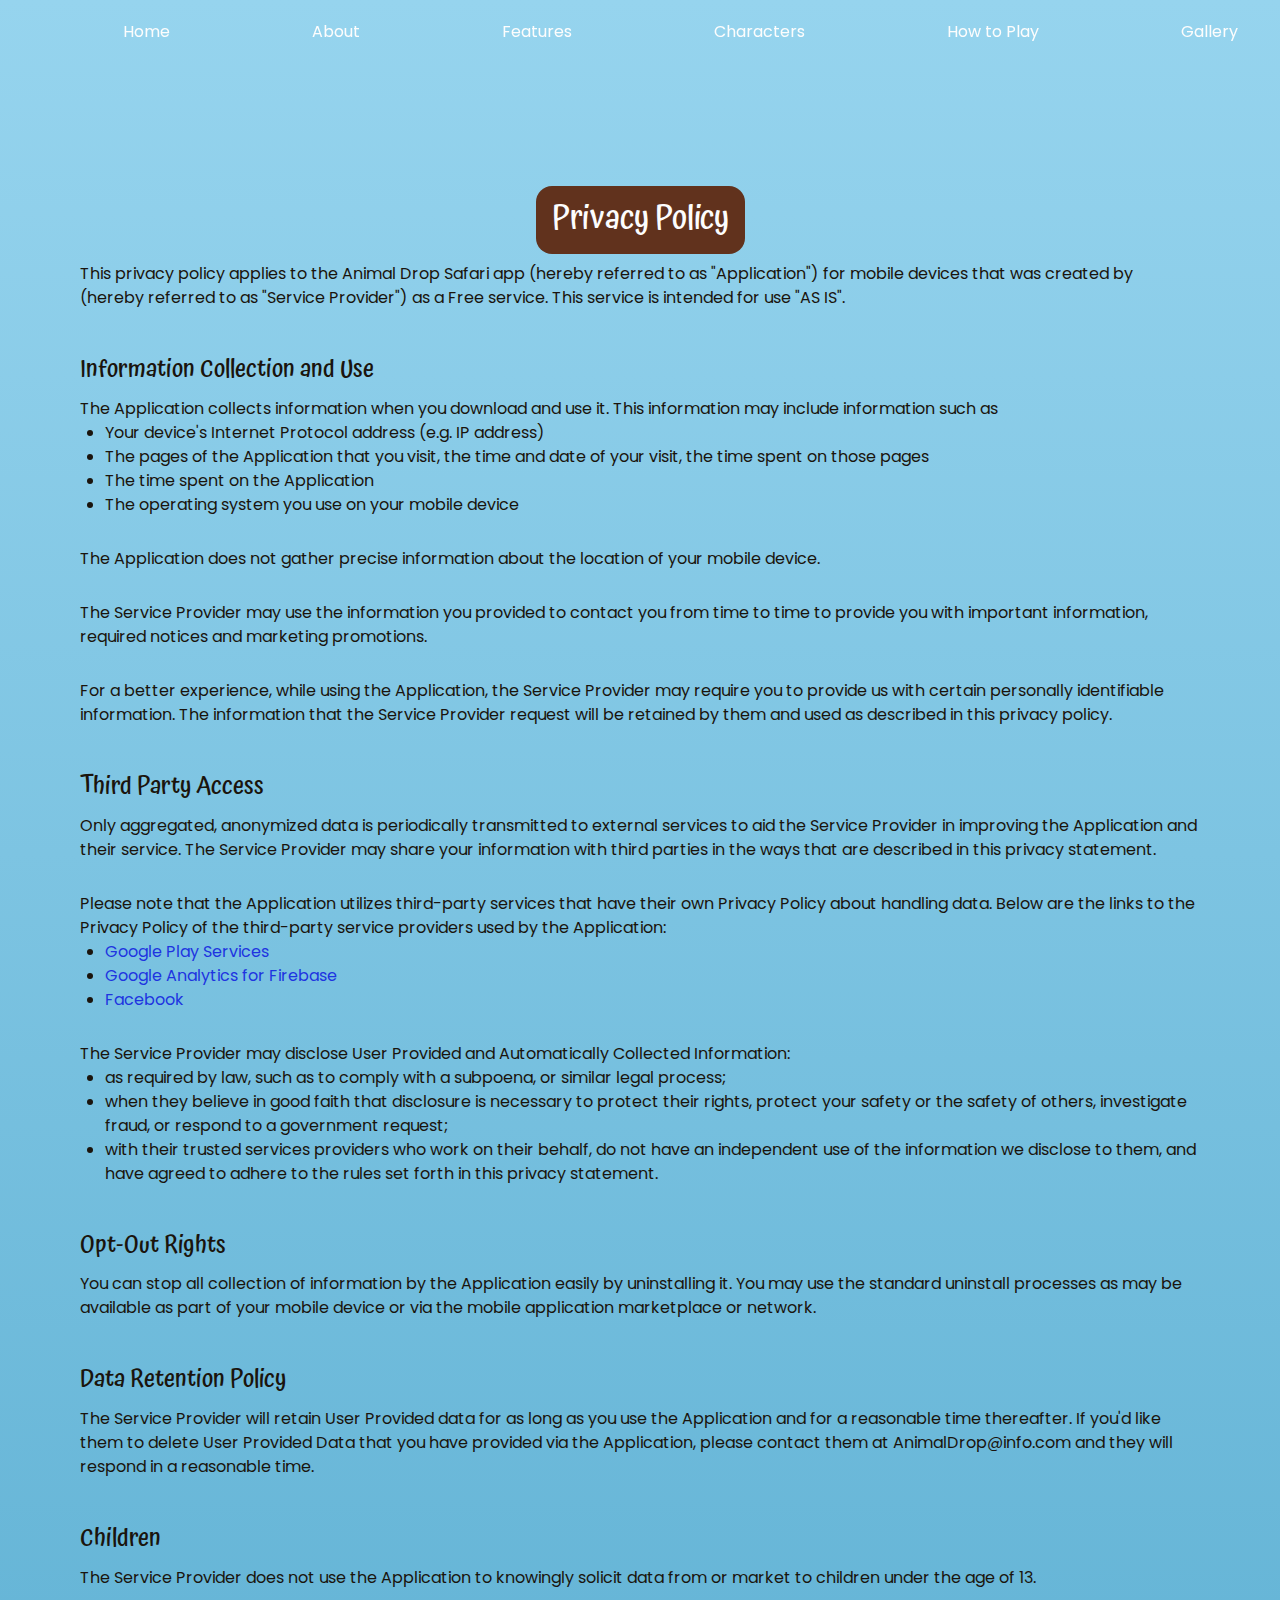
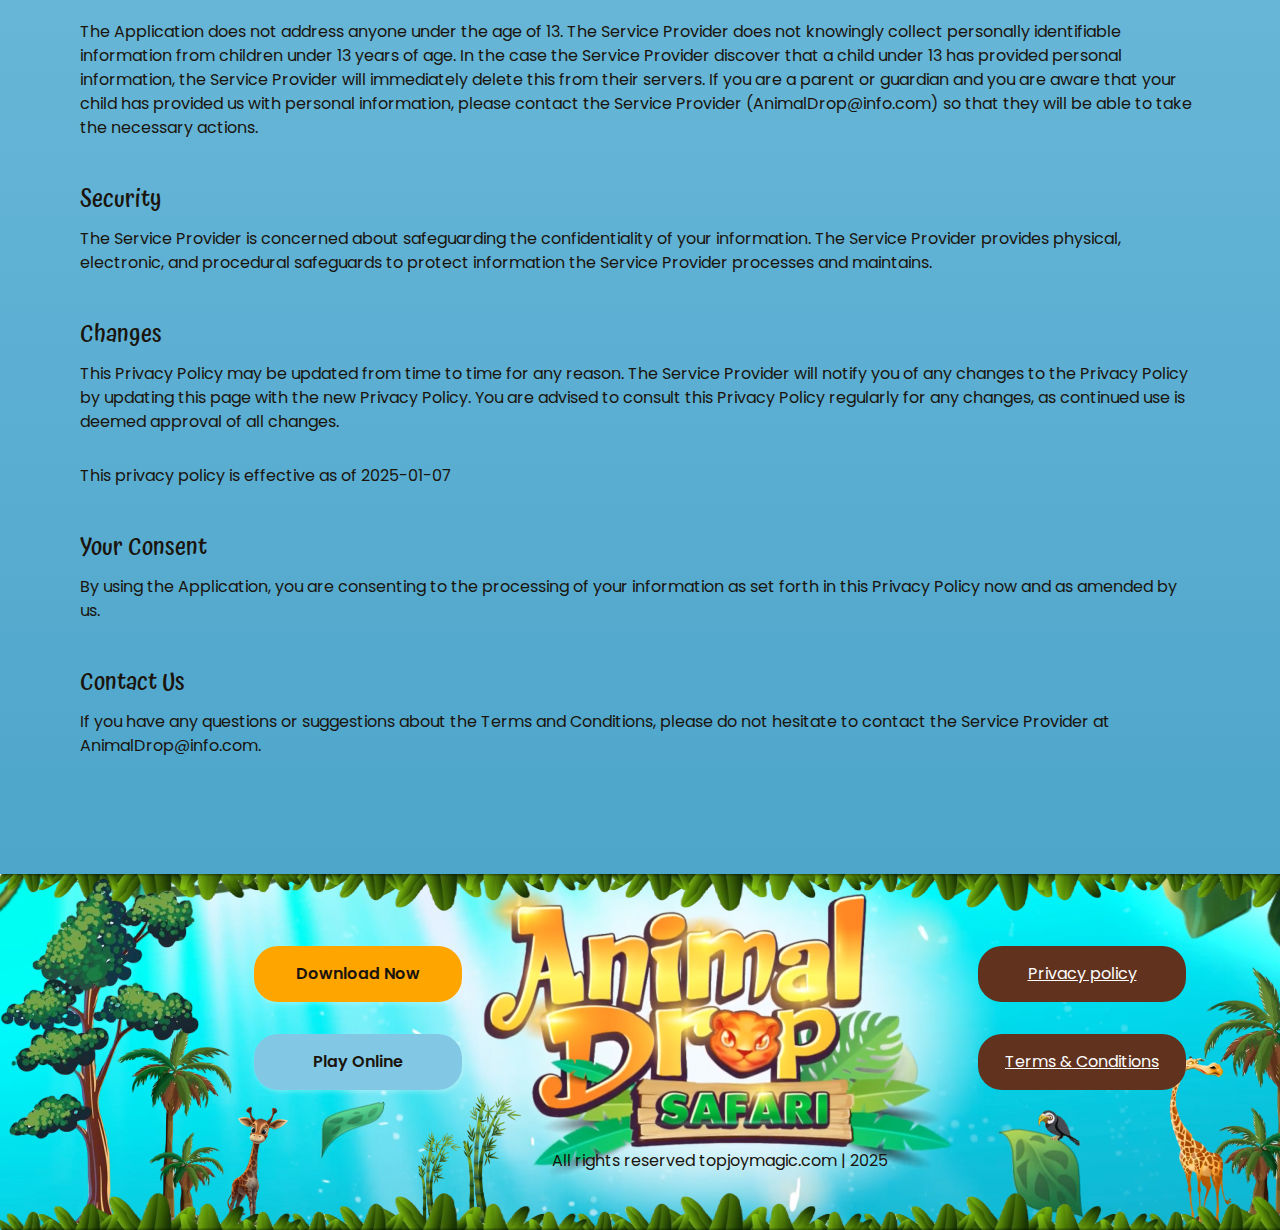
==== commit d4b37c9c: "3" ====
--- a/policy.html
+++ b/policy.html
@@ -17,56 +17,50 @@
         <ul class="navigation__list">
           <li class="navigation__item">
             <a href="/" class=""
-              ><img
-                href="/"
-                src="image/header/Logo.png"
-                class="header-title navigation-img"
-                alt=""
+              ><img href="/" class="header-title navigation-img" alt=""
             /></a>
           </li>
           <li class="navigation__item">
             <a href="/" class="navigation__link">Home</a>
           </li>
           <li class="navigation__item">
-            <a href="/#about" class="navigation__link">About the Game</a>
-          </li>
-          <li class="navigation__item">
-            <a href="/#features" class="navigation__link">Feature Key</a>
+            <a href="/#about" class="navigation__link">About</a>
+          </li>
+          <li class="navigation__item">
+            <a href="/#features" class="navigation__link">Features</a>
+          </li>
+          <li class="navigation__item">
+            <a href="/#reviews" class="navigation__link">Characters</a>
+          </li>
+          <li class="navigation__item">
+            <a href="/#why" class="navigation__link">How to Play</a>
           </li>
           <li class="navigation__item">
             <a href="/#gallery" class="navigation__link">Gallery</a>
           </li>
-          <li class="navigation__item">
-            <a href="/#reviews" class="navigation__link">User Reviews</a>
-          </li>
-          <li class="navigation__item">
-            <a href="/#why" class="navigation__link">How to Play</a>
-          </li>
-
-          <li class="navigation__item">
-            <a href="/#faq" class="navigation__link">FAQ</a>
+          <li class="navigation__item policy-terms-header">
+            <a href="policy.html" class="navigation__link">Privacy Policy</a>
+          </li>
+          <li class="navigation__item policy-terms-header">
+            <a href="terms.html" class="navigation__link">Terms & Conditions</a>
           </li>
         </ul>
 
         <div class="header__button-wrapper policy-terms-header__button-wrapper">
           <a href="/" class="policy-terms-header__icon--menu"
-            ><img
-              href="/"
-              src="image/header/Logo.png"
-              class="header-title"
-              alt=""
+            ><img href="/" class="header-title" alt=""
           /></a>
 
           <button type="button" class="header__icon-button" data-menu-button>
             <img
               class="header__icon header__icon--menu"
-              src="image/header/Burger.png"
+              src="img/header/burger.png"
               alt=""
             />
 
             <img
               class="header__icon header__icon--close close"
-              src="image/header/menu (1).png"
+              src="img/header/close.png"
               alt=""
             />
           </button>
@@ -262,11 +256,13 @@
         <div class="footer-container-two">
           <div class="footer-wrapper footer-wrapper-two">
             <a
+              target="_blank"
               class="footer-text-two"
               href="https://play.google.com/store/apps/details?id=com.anawiki.animaldrop"
               >Download Now</a
             >
             <a
+              target="_blank"
               class="footer-text-two footer-text-three"
               href="https://play.google.com/store/apps/details?id=com.anawiki.animaldrop"
               >Play Online</a
--- a/css/main.css
+++ b/css/main.css
@@ -113,8 +113,7 @@
   z-index: 5;
   background: transparent;
   display: flex;
-  height: 80px;
-  background: #1b274e;
+  height: 56px;
 }
 .header__background {
   position: absolute;
@@ -126,7 +125,7 @@
   z-index: -1;
   -webkit-transition: left 0.3s ease;
   transition: left 0.3s ease;
-  background: #1b274e;
+  background: #1e392e;
 }
 .header.is-open .header__background {
   left: 0;
@@ -177,7 +176,7 @@
   -webkit-box-flex: 1;
   -ms-flex: 1;
   flex: 1;
-  padding: 20px 16px;
+  padding: 16px;
   position: relative;
 }
 
@@ -199,31 +198,32 @@
 
   padding: 0px 32px;
 
-  border-radius: 0px 0px 20px 20px;
-  gap: 28px;
-  background: #1b274e;
+  border-radius: 0px 0px 0px 80px;
+  gap: 34px;
+  border-bottom: 1px solid #ffa500;
+  background: #1e392e;
 }
 .navigation__list.is-open {
   right: 0;
 }
 .navigation__link {
-  font-family: Fredoka;
+  font-family: Poppins;
   font-size: 18px;
-  font-weight: 400;
+  font-weight: 500;
   line-height: 27px;
   text-align: left;
   text-underline-position: from-font;
   text-decoration-skip-ink: none;
 
   text-decoration: none;
-  color: #ffd72a;
+  color: #fdfdfd;
 }
 .navigation__link:hover,
 .navigation__link:focus {
   padding: 12px 24px 12px 24px;
-  border: 2px solid #ffd72a;
-  border-radius: 20px;
-  color: #ffd72a;
+  border: 2px solid #ffa500;
+  border-radius: 80px;
+  color: #ffa500;
 }
 .header.is-open {
   background-color: transparent;
@@ -235,16 +235,15 @@
 @media screen and (min-width: 1200px) {
   .navigation-img {
     display: flex;
-    margin-right: 246px;
-  }
-  .policy-terms-header__icon--menu {
+  }
+  .policy-terms-header {
     display: none;
   }
 
   .header {
     width: 100%;
 
-    height: 90px;
+    height: 64px;
     padding: 10px 20px 10px 0;
     display: flex;
     align-items: center;
@@ -280,18 +279,19 @@
 
     padding-block: 0;
     flex: 1;
-    gap: 1px;
+    gap: 100px;
     height: 0px;
     display: flex;
     justify-content: center;
     align-items: center;
     justify-content: center;
+    border: none;
   }
   .navigation__link {
-    font-family: Fredoka;
-    font-size: 18px;
+    font-family: Poppins;
+    font-size: 16px;
     font-weight: 400;
-    line-height: 27px;
+    line-height: 24px;
     text-align: left;
     text-underline-position: from-font;
     text-decoration-skip-ink: none;
@@ -429,118 +429,151 @@
 }
 .why {
   width: 375px;
-
-  margin: auto;
-  padding: 80px 16px;
+  height: 1270px;
+  background-repeat: no-repeat;
+  background-size: cover;
+  background-position: center;
+  background-image: url("/img/why/howToPlay_mob.png");
+  margin: auto;
+  padding: 40px 0px;
 }
 
 .why-list {
-  padding-top: 40px;
+  padding-top: 22px;
   margin: auto;
   display: flex;
   flex-direction: column;
-  gap: 16px;
+  gap: 20px;
 }
 .why-item {
-  width: 343px;
-
-  padding: 16px 32px;
-  border-radius: 20px;
-  background: #004882;
-  border: 2px solid #000000;
-  gap: 16px;
-  box-shadow: 0px -8px 2px 0px #00000040 inset;
-}
-.why-img {
-  margin: auto;
-}
+  width: 312px;
+  margin: auto;
+  display: flex;
+  flex-direction: column;
+  align-items: center;
+  justify-content: center;
+}
+
 .why-text-bold {
-  font-family: Fredoka;
-  font-size: 18px;
+  font-family: Atma;
+  font-size: 20px;
   font-weight: 500;
-  line-height: 27px;
+  line-height: 32.38px;
   text-align: center;
   text-underline-position: from-font;
   text-decoration-skip-ink: none;
-  color: #ffd72a;
-  padding: 16px 10px;
+  height: 48px;
+  padding: 8px 12px;
+  border-radius: 16px;
+  background: #ffa500;
+  display: inline-flex;
+
+  margin: auto;
+  margin-bottom: -16px;
+  text-underline-position: from-font;
+  text-decoration-skip-ink: none;
+  position: relative;
+  z-index: 10;
 }
 .why-text {
-  font-family: Fredoka;
+  font-family: Poppins;
   font-size: 16px;
   font-weight: 400;
   line-height: 24px;
   text-align: center;
   text-underline-position: from-font;
   text-decoration-skip-ink: none;
-  color: #ffffff;
+  color: #fdfdfd;
+  background: #61321d;
+  width: 220px;
+  height: 104px;
+  padding: 16px;
+  border-radius: 24px;
+  margin-bottom: -16px;
+  text-underline-position: from-font;
+  text-decoration-skip-ink: none;
+  position: relative;
+  z-index: 9;
+}
+.why-img {
+  margin: auto;
+  width: 312px;
 }
 @media screen and (min-width: 1200px) {
   .why {
     width: 1440px;
-    height: 724px;
-
-    margin: auto;
-    padding: 80px 160px 0;
+    height: 710px;
+    background-repeat: no-repeat;
+    background-size: cover;
+    background-position: center;
+    background-image: url("/img/why/5_HowToPlay.png");
+    margin: auto;
+    padding: 64px 0px 0;
+  }
+
+  .why-list {
+    padding-top: 32px;
+    margin: auto;
+    display: flex;
+    flex-direction: row;
+    gap: 40px;
+    justify-content: center;
+  }
+  .why-item {
+    width: 360px;
+    margin: 0;
+    display: flex;
+    flex-direction: column;
+    align-items: center;
+    justify-content: center;
+  }
+
+  .why-text-bold {
+    font-family: Atma;
+    font-size: 24px;
+    font-weight: 500;
+    line-height: 38.86px;
+    text-align: left;
+    text-underline-position: from-font;
+    text-decoration-skip-ink: none;
+
+    height: 59px;
+    padding: 10px 16px;
+    border-radius: 16px;
+    background: #ffa500;
+    display: inline-flex;
+
+    margin: auto;
+    margin-bottom: -16px;
+    text-underline-position: from-font;
+    text-decoration-skip-ink: none;
     position: relative;
-  }
-  .why::before {
-    content: "";
-    position: absolute;
-    top: 0;
-    left: 0;
-    width: 100%;
-    height: 100%;
-    background-image: url("/image/why/How\ to\ Play.png");
-    background-size: cover;
-    background-repeat: no-repeat;
-    background-position: center;
-    z-index: 1;
-  }
-
-  .why {
+    z-index: 10;
+  }
+  .why-text {
+    font-family: Poppins;
+    font-size: 16px;
+    font-weight: 400;
+    line-height: 24px;
+    text-align: center;
+    text-underline-position: from-font;
+    text-decoration-skip-ink: none;
+
+    color: #fdfdfd;
+    background: #61321d;
+    width: 286px;
+    height: 96px;
+    padding: 24px;
+    border-radius: 24px;
+    margin-bottom: -16px;
+    text-underline-position: from-font;
+    text-decoration-skip-ink: none;
     position: relative;
-    z-index: 2;
-  }
-  .why-list {
-    padding-top: 40px;
-    margin: auto;
-    display: flex;
-    flex-direction: row;
-    align-items: start;
-    justify-content: end;
-    gap: 32px;
-    flex-wrap: wrap;
-  }
-  .why-item {
-    width: 544px;
-    height: 134px;
-    padding: 16px 32px;
-    border-radius: 16px;
-
-    display: flex;
-    gap: 16px;
-    align-items: center;
-  }
-
-  .why-text-bold {
-    font-family: Fredoka;
-    font-size: 20px;
-    font-weight: 500;
-    line-height: 30px;
-    text-align: left;
-    text-underline-position: from-font;
-    text-decoration-skip-ink: none;
-    padding: 0;
-  }
-  .why-text {
-    font-family: Fredoka;
-    font-size: 18px;
-    font-weight: 400;
-    line-height: 27px;
-    text-align: left;
-    text-underline-position: from-font;
-    text-decoration-skip-ink: none;
+    z-index: 9;
+  }
+  .why-img {
+    margin: auto;
+    width: 360px;
   }
 }
 
@@ -835,7 +868,7 @@
 
 @media screen and (min-width: 1200px) {
   .features {
-    padding: 40px 0px 0;
+    padding: 64px 0px 0;
     margin: auto;
     width: 1440px;
     height: 900px;
@@ -858,23 +891,38 @@
   .features-container {
     display: flex;
     flex-direction: column;
-    gap: 24px;
-    padding-top: 38px;
+    gap: 40px;
+    padding-top: 0px;
+    justify-content: end;
+    align-items: end;
+    margin-top: -30px;
   }
   .features-item {
-    margin: auto;
-    display: flex;
-    flex-direction: column;
+    margin: 0;
+    display: flex;
+    flex-direction: row;
+    justify-content: end;
+    align-items: end;
+  }
+  .features-item-two {
+    margin-right: 175px;
+  }
+  .features-item-three {
+    margin-right: 284px;
+  }
+  .features-item-four {
+    margin-right: 278px;
   }
 
   .features-text-bold {
     font-family: Atma;
-    font-size: 20px;
+    font-size: 24px;
     font-weight: 500;
-    line-height: 32.38px;
-    text-align: center;
-    text-underline-position: from-font;
-    text-decoration-skip-ink: none;
+    line-height: 38.86px;
+    text-align: left;
+    text-underline-position: from-font;
+    text-decoration-skip-ink: none;
+
     height: 52px;
     padding: 10px 16px 10px 16px;
     border-radius: 16px;
@@ -882,7 +930,8 @@
     display: inline-flex;
 
     margin: auto;
-    margin-bottom: -26px;
+    margin-right: -50px;
+
     text-underline-position: from-font;
     text-decoration-skip-ink: none;
     position: relative;
@@ -893,61 +942,71 @@
     font-size: 16px;
     font-weight: 400;
     line-height: 24px;
-    text-align: center;
-    text-underline-position: from-font;
-    text-decoration-skip-ink: none;
+    text-align: left;
+    text-underline-position: from-font;
+    text-decoration-skip-ink: none;
+
     color: #fdfdfd;
     background: #61321d;
-    width: 343px;
-    height: 112px;
-    padding: 38px 24px 30px 24px;
+    width: auto;
+    height: 120px;
+    padding: 48px 48px 48px 96px;
     border-radius: 24px;
   }
 }
 
 .reviews {
   width: 375px;
-
-  margin: auto;
-  padding: 80px 16px 40px;
+  height: 1436px;
+  margin: auto;
+  padding: 40px 0px 0px;
+  background-repeat: no-repeat;
+  background-size: cover;
+  background-position: center;
+  background-image: url("/img/reviews/mainCharacters_mob.png");
 }
 
 .reviews-list {
-  width: auto;
-  padding-top: 40px;
-  padding-bottom: 20px;
+  padding-top: 16px;
+  display: flex;
+  flex-direction: column;
+  gap: 8px;
   margin: auto;
 }
 .reviews-item {
-  margin: 0 5px;
-  width: 335px;
-  height: 123px;
-  padding: 16px 32px 16px 32px;
-  border-radius: 32px;
-  border: 2px solid #ffffff;
-  box-shadow: 0px 0px 8px 0px #ffffffcc;
+  margin: auto;
+  width: 320px;
+  height: 420px;
+  background-repeat: no-repeat;
+  background-size: cover;
+  background-position: center;
+  background-image: url("/img/reviews/elephant.png");
+  padding: 40px 44px 0 43px;
 }
 
 .reviews-text-bold {
-  font-family: Fredoka;
-  font-size: 18px;
+  font-family: Atma;
+  font-size: 20px;
   font-weight: 500;
-  line-height: 27px;
-  text-align: left;
-  text-underline-position: from-font;
-  text-decoration-skip-ink: none;
-
-  color: #ffd72a;
+  line-height: 32.38px;
+  text-align: center;
+  text-underline-position: from-font;
+  text-decoration-skip-ink: none;
+  color: #1a140d;
+  padding: 8px 24px 8px 24px;
+  border-radius: 12px;
+  background: #ffa500;
 }
 .reviews-text {
-  font-family: Fredoka;
+  font-family: Poppins;
   font-size: 16px;
   font-weight: 400;
   line-height: 24px;
-  text-align: left;
-  text-underline-position: from-font;
-  text-decoration-skip-ink: none;
-  padding-top: 16px;
+  text-align: center;
+  text-underline-position: from-font;
+  text-decoration-skip-ink: none;
+  color: #fdfdfd;
+  padding: 12px 0 10px;
 }
 .reviews-img {
   margin: auto;
@@ -955,195 +1014,89 @@
 @media screen and (min-width: 1200px) {
   .reviews {
     width: 1440px;
-
-    margin: auto;
-    padding: 80px 160px;
-  }
+    height: 794px;
+    margin: auto;
+    padding: 64px 0px 0px;
+    background-repeat: no-repeat;
+    background-size: cover;
+    background-position: center;
+    background-image: url("/img/reviews/4_MainCharacters.png");
+  }
+
   .reviews-list {
-    width: auto;
-    padding-top: 40px;
+    padding-top: 16px;
+    display: flex;
+    flex-direction: row;
+    justify-content: center;
+    gap: 16px;
+    margin: auto;
   }
   .reviews-item {
-    margin: 0 16px;
-    width: 351px;
-    height: 132px;
-    padding: 16px 10px 16px 30px;
-    border-radius: 32px;
-    border: 2px solid #ffffff;
-    box-shadow: 0px 0px 8px 0px #ffffffcc;
-  }
+    margin: 0;
+    width: 400px;
+    height: 530px;
+
+    background-repeat: no-repeat;
+    background-size: cover;
+    background-position: center;
+    background-image: url("/img/reviews/elephant.png");
+    padding: 46px 57px 0;
+  }
+
   .reviews-text-bold {
-    font-family: Fredoka;
-    font-size: 20px;
+    font-family: Atma;
+    font-size: 24px;
     font-weight: 500;
-    line-height: 30px;
-    text-align: left;
-    text-underline-position: from-font;
-    text-decoration-skip-ink: none;
+    line-height: 38.86px;
+    text-align: center;
+
+    text-underline-position: from-font;
+    text-decoration-skip-ink: none;
+
+    color: #1a140d;
+    padding: 8px 32px 8px;
+    border-radius: 12px;
+    background: #ffa500;
   }
   .reviews-text {
-    font-family: Fredoka;
-    font-size: 18px;
+    font-family: Poppins;
+    font-size: 16px;
     font-weight: 400;
-    line-height: 27px;
-    text-align: left;
-    text-underline-position: from-font;
-    text-decoration-skip-ink: none;
+    line-height: 24px;
+    text-align: center;
+    text-underline-position: from-font;
+    text-decoration-skip-ink: none;
+
+    color: #fdfdfd;
+    padding: 16px 0 29px;
   }
   .reviews-img {
-    margin: 0;
-    margin-left: 900px;
-  }
-}
-
-.faq {
-  padding: 80px 16px 0px;
-  margin: auto;
-  width: 375px;
-  height: 1147px;
-}
-.faq::before {
-  content: "";
-  position: absolute;
-  top: 0;
-  left: 0;
-  width: 100%;
-  height: 100%;
-  background-image: url("/image/faq/FAQ.png");
-  background-size: cover;
-  background-repeat: no-repeat;
-  background-position: center;
-  z-index: 1;
-}
-
-.faq {
-  position: relative;
-  z-index: 2;
-}
-.faq-container {
-  margin-top: 60px;
-  display: flex;
-  flex-direction: column;
-  gap: 16px;
-  width: 343px;
-  padding: 16px 32px 24px 32px;
-  border-radius: 16px;
-  background: #004882;
-  border: 2px solid #000000;
-  box-shadow: 0px -8px 2px 0px #00000040 inset;
-}
-
-.faq-item {
-  display: flex;
-  flex-direction: column;
-  gap: 4px;
-}
-.faq-item-two {
-  display: flex;
-  gap: 16px;
-  align-items: center;
-}
-.faq-q {
-  font-family: Fredoka;
-  font-size: 32px;
-  font-weight: 600;
-  line-height: 48px;
-  text-align: left;
-  text-underline-position: from-font;
-  text-decoration-skip-ink: none;
-  color: #ffd72a;
-}
-.faq-q-two {
-  color: #ffd72a;
-  font-family: Fredoka;
-  font-size: 18px;
-  font-weight: 500;
-  line-height: 27px;
-  text-align: left;
-  text-underline-position: from-font;
-  text-decoration-skip-ink: none;
-}
-.faq-a {
-  font-family: Fredoka;
-  font-size: 32px;
-  font-weight: 600;
-  line-height: 48px;
-  text-align: left;
-  text-underline-position: from-font;
-  text-decoration-skip-ink: none;
-  color: #ff5f25;
-}
-.faq-a-two {
-  color: #ffffff;
-
-  font-family: Fredoka;
-  font-size: 16px;
-  font-weight: 400;
-  line-height: 24px;
-  text-align: left;
-  text-underline-position: from-font;
-  text-decoration-skip-ink: none;
-}
-@media screen and (min-width: 1200px) {
-  .faq {
-    padding: 80px 160px;
-    margin: auto;
-    width: 1440px;
-    height: 862px;
-  }
-  .faq::before {
-    background-image: url("/image/faq/FAQ\ \(1\).png");
-  }
-
-  .faq-container {
-    margin-top: 40px;
-
-    width: 928px;
-    padding: 16px 32px 24px 32px;
-  }
-
-  .faq-item-two {
-    display: flex;
-    gap: 16px;
-    align-items: center;
-  }
-
-  .faq-q-two {
-    font-family: Fredoka;
-    font-size: 20px;
-    font-weight: 500;
-    line-height: 30px;
-    text-align: left;
-    text-underline-position: from-font;
-    text-decoration-skip-ink: none;
-  }
-
-  .faq-a-two {
-    font-family: Fredoka;
-    font-size: 18px;
-    font-weight: 400;
-    line-height: 27px;
-    text-align: left;
-    text-underline-position: from-font;
-    text-decoration-skip-ink: none;
-  }
-}
+    margin: auto;
+
+    height: 310px;
+  }
+}
+
 .gallery {
   width: 375px;
-
-  margin: auto;
-  padding: 80px 0 80px 16px;
+  height: 682px;
+  margin: auto;
+  padding: 40px 0 0;
+  background-repeat: no-repeat;
+  background-size: cover;
+  background-position: center;
+  background-image: url("/img//gallery/gallery_mob.png");
 }
 
 .gallery__list {
-  width: auto;
-  width: 335px;
-  padding-top: 40px;
-  margin: 0;
+  width: 245px;
+  padding-top: 24px;
+  margin: auto;
 }
 .gallery__item {
-  width: 335px;
-  height: 188px;
+  width: 245px;
+  height: 490px;
+
   overflow: hidden;
   position: relative;
   margin: 0 4px;
@@ -1156,38 +1109,47 @@
   object-position: center;
 }
 .slick-prev:before {
-  content: url("/image/gallery/Arrow\ \(1\).png");
-  display: none;
+  content: url("/img/gallery/Vector\ \(3\).png");
+  margin-left: -25px;
 }
 .slick-next:before {
-  content: url("/image/gallery/Arrow.png");
-  display: none;
+  content: url("/img/gallery/Vector\ \(2\).png");
 }
 @media screen and (min-width: 1200px) {
   .slick-prev:before {
     display: flex;
-    margin-left: -45px;
+    margin-left: -75px;
+    content: url("/img/gallery/Vector.png");
   }
   .slick-next:before {
     display: flex;
+    margin-left: -10px;
+    content: url("/img/gallery/Vector\ \(1\).png");
   }
   .gallery {
     width: 1440px;
-
-    margin: auto;
-    padding: 80px 160px;
+    height: 867px;
+    margin: auto;
+    padding: 74px 0px;
+    background-repeat: no-repeat;
+    background-size: cover;
+    background-position: center;
+    background-image: url("/img//gallery/6_Gallery.png");
   }
 
   .gallery__item {
     overflow: hidden;
     position: relative;
     margin: 0 10px;
+    width: 300px;
+    height: 600px;
   }
 
   .gallery__list {
     margin: auto;
-    padding: 40px 0 16px;
-    width: 928px;
+    padding: 0;
+    width: 970px;
+    margin-top: -30px;
   }
 }
 
